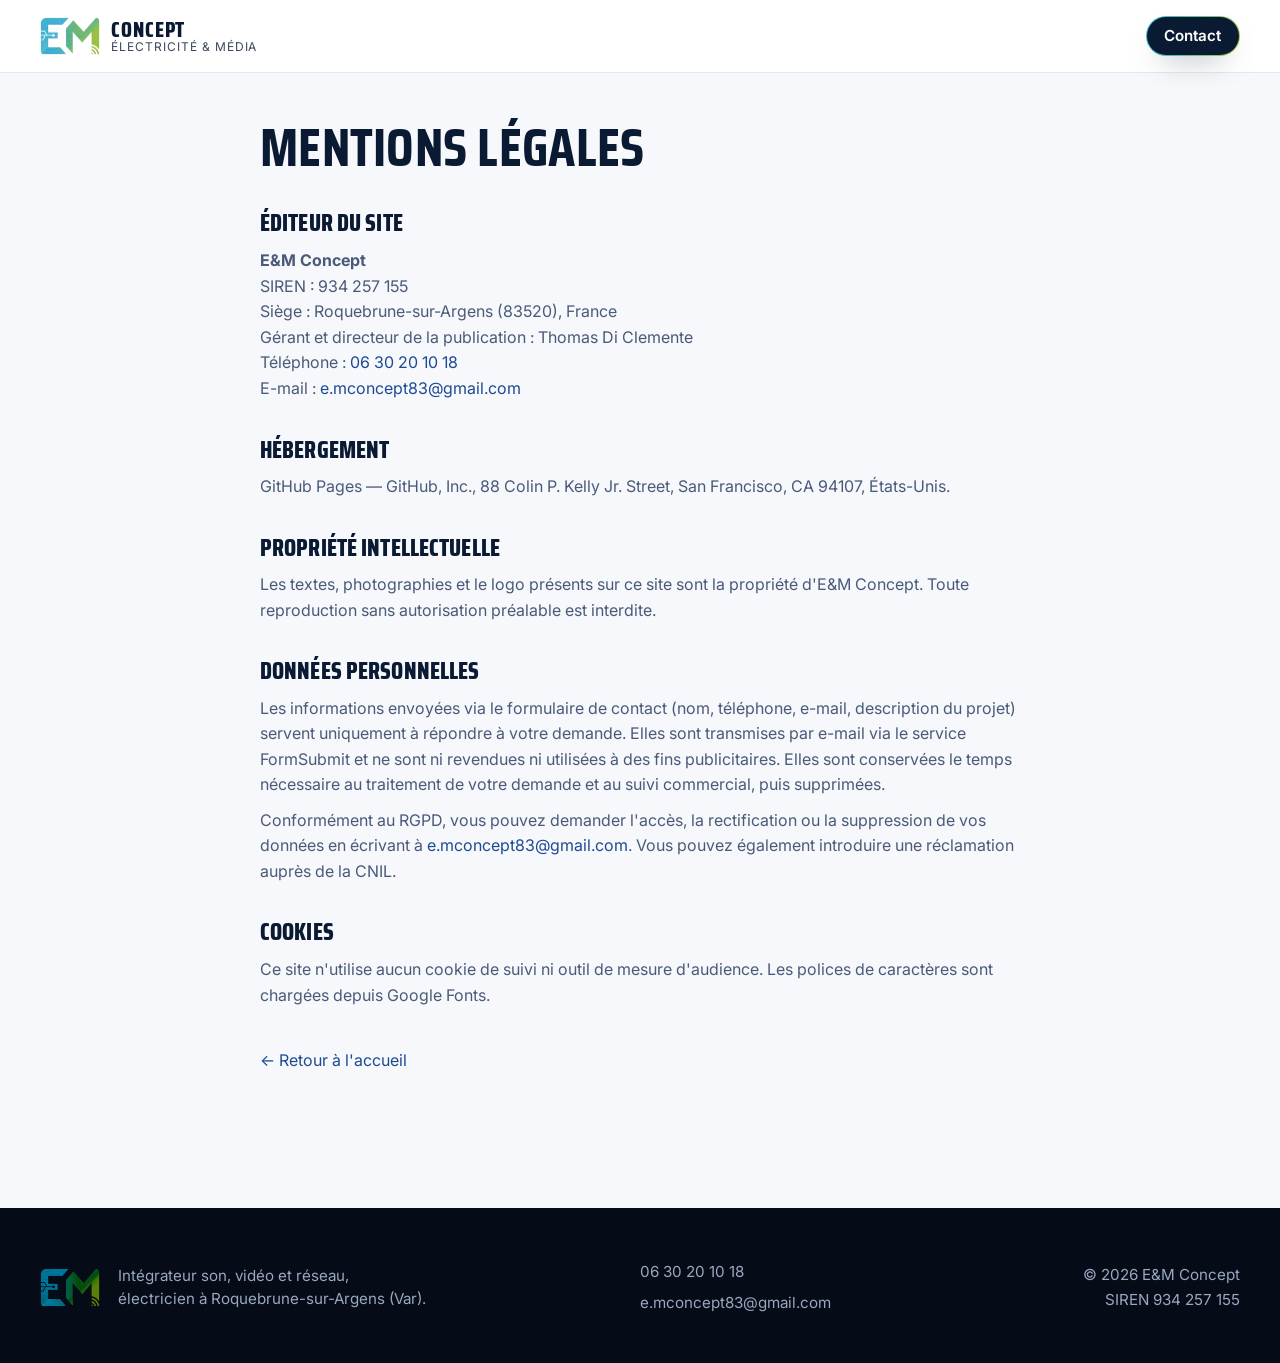
==== mentions-legales.html @ 0bba66e3 "Direction artistique : identité plus affirmée - Services en index éditorial avec aperçu flottant de " ====
<!doctype html>
<html lang="fr">
<head>
  <meta charset="utf-8">
  <meta name="viewport" content="width=device-width, initial-scale=1">
  <title>Mentions légales — EM Concept</title>
  <meta name="description" content="Mentions légales et politique de confidentialité du site EM Concept.">
  <meta name="robots" content="noindex, follow">
  <link rel="canonical" href="https://bourgoisju.github.io/E-Mconcept/mentions-legales.html">
  <meta name="theme-color" content="#0b1a33">
  <script>document.documentElement.classList.add('js')</script>
  <link rel="icon" href="assets/img/favicon.svg" type="image/svg+xml">
  <link rel="preconnect" href="https://fonts.googleapis.com">
  <link rel="preconnect" href="https://fonts.gstatic.com" crossorigin>
  <link rel="stylesheet" href="https://fonts.googleapis.com/css2?family=Inter:wght@400;500;600&family=Saira+Condensed:wght@600;700;800&display=swap">
  <link rel="stylesheet" href="assets/css/styles.css">
  <script defer src="assets/js/main.js"></script>
</head>
<body>
  <a class="skip-link" href="#main">Aller au contenu</a>
  <header class="site-header is-solid" data-header>
    <div class="container header-inner">
      <a class="brand" href="./" aria-label="EM Concept, retour à l'accueil">
        <img src="assets/img/logo-mark-alpha.png" srcset="assets/img/logo-mark-alpha.png 1x, assets/img/logo-mark-alpha-2x.png 2x" width="60" height="39" alt="">
        <span class="brand-text"><strong>Concept</strong><small>Électricité &amp; Média</small></span>
      </a>
      <a class="btn btn-primary btn-sm" href="./#contact">Contact</a>
    </div>
  </header>

  <main id="main" class="legal">
    <div class="container">
      <h1>Mentions légales</h1>

      <h2>Éditeur du site</h2>
      <p><strong>E&amp;M Concept</strong><br>
        SIREN : 934 257 155<br>
        Siège : Roquebrune-sur-Argens (83520), France<br>
        Gérant et directeur de la publication : Thomas Di Clemente<br>
        Téléphone : <a href="tel:+33630201018">06 30 20 10 18</a><br>
        E-mail : <a href="mailto:e.mconcept83@gmail.com">e.mconcept83@gmail.com</a></p>
      <!-- À compléter : forme juridique, capital social, adresse complète du siège, n° de TVA intracommunautaire, assurance professionnelle. -->

      <h2>Hébergement</h2>
      <p>GitHub Pages — GitHub, Inc., 88 Colin P. Kelly Jr. Street, San Francisco, CA 94107, États-Unis.</p>

      <h2>Propriété intellectuelle</h2>
      <p>Les textes, photographies et le logo présents sur ce site sont la propriété d'E&amp;M Concept. Toute reproduction sans autorisation préalable est interdite.</p>

      <h2>Données personnelles</h2>
      <p>Les informations envoyées via le formulaire de contact (nom, téléphone, e-mail, description du projet) servent uniquement à répondre à votre demande. Elles sont transmises par e-mail via le service FormSubmit et ne sont ni revendues ni utilisées à des fins publicitaires. Elles sont conservées le temps nécessaire au traitement de votre demande et au suivi commercial, puis supprimées.</p>
      <p>Conformément au RGPD, vous pouvez demander l'accès, la rectification ou la suppression de vos données en écrivant à <a href="mailto:e.mconcept83@gmail.com">e.mconcept83@gmail.com</a>. Vous pouvez également introduire une réclamation auprès de la CNIL.</p>

      <h2>Cookies</h2>
      <p>Ce site n'utilise aucun cookie de suivi ni outil de mesure d'audience. Les polices de caractères sont chargées depuis Google Fonts.</p>

      <p style="margin-top:2.5rem"><a href="./">← Retour à l'accueil</a></p>
    </div>
  </main>

  <footer class="site-footer">
    <div class="container footer-inner">
      <a class="footer-brand" href="./" aria-label="EM Concept, retour à l'accueil">
        <img src="assets/img/logo-mark-alpha.png" srcset="assets/img/logo-mark-alpha.png 1x, assets/img/logo-mark-alpha-2x.png 2x" width="60" height="39" alt="" loading="lazy">
        <span>Intégrateur son, vidéo et réseau,<br>électricien à Roquebrune-sur-Argens (Var).</span>
      </a>
      <ul class="footer-links">
        <li><a href="tel:+33630201018">06 30 20 10 18</a></li>
        <li><a href="mailto:e.mconcept83@gmail.com">e.mconcept83@gmail.com</a></li>
      </ul>
      <p class="footer-copy">© <span data-year>2026</span> E&amp;M Concept<br>SIREN 934 257 155</p>
    </div>
  </footer>
</body>
</html>
---- assets/css/styles.css ----
/* =========================================================
   EM Concept — styles
   Tokens → base → layout → components → sections → motion
   ========================================================= */

:root {
  /* Brand (from logo) */
  --cyan: #3fb6e0;
  --green: #a3c846;
  --navy: #1e4a92;
  --grad: linear-gradient(100deg, var(--cyan) 0%, #6cc08f 55%, var(--green) 100%);

  /* Neutrals */
  --ink-900: #0b1a33;
  --ink-800: #11244a;
  --ink-700: #1b2f57;
  --ink-500: #4a5a78;
  --ink-300: #9aa7bf;
  --paper: #f6f8fb;
  --white: #fff;
  --line: #e2e8f1;

  /* Type */
  --font-display: "Saira Condensed", "Arial Narrow", system-ui, sans-serif;
  --font-body: "Inter", system-ui, -apple-system, "Segoe UI", Roboto, sans-serif;
  --fs-hero: clamp(2.6rem, 1.4rem + 5.4vw, 5.6rem);
  --fs-h2: clamp(2rem, 1.3rem + 2.8vw, 3.4rem);
  --fs-h3: 1.35rem;
  --fs-lead: clamp(1.05rem, 0.98rem + 0.35vw, 1.25rem);

  /* Space & shape */
  --gutter: clamp(1rem, 0.6rem + 2vw, 2rem);
  --section-y: clamp(4.5rem, 3rem + 6vw, 8rem);
  --radius: 14px;
  --radius-lg: 22px;
  --shadow: 0 1px 2px rgb(11 26 51 / 6%), 0 8px 24px -8px rgb(11 26 51 / 18%);
  --shadow-lg: 0 24px 60px -20px rgb(11 26 51 / 40%);
  --header-h: 72px;

  /* Motion tokens — see docs/motion-system.md
     Durations: micro (hover/press) → UI (menus, pills) → component (cards, images) → narrative (headings, sections) → cinematic (hero). */
  --dur-micro: 160ms;
  --dur-ui: 320ms;
  --dur-component: 600ms;
  --dur-narrative: 950ms;
  --dur-cinematic: 1400ms;
  --stagger: 70ms;
  --ease-out: cubic-bezier(.16, 1, .3, 1);      /* entrances: fast start, long settle */
  --ease-in-out: cubic-bezier(.65, 0, .35, 1);  /* on-screen moves: light, FLIP, pills */
  --ease-in: cubic-bezier(.7, 0, .84, 0);       /* exits */
  --ease-back: cubic-bezier(.34, 1.45, .64, 1); /* confirmations: tiny overshoot */
}

/* ---------- Base ---------- */
*, *::before, *::after { box-sizing: border-box; }
html { scroll-behavior: smooth; scroll-padding-top: calc(var(--header-h) + 8px); -webkit-text-size-adjust: 100%; }
body {
  margin: 0;
  font-family: var(--font-body);
  font-size: 1rem;
  line-height: 1.6;
  color: var(--ink-800);
  background: var(--paper);
  -webkit-font-smoothing: antialiased;
  text-rendering: optimizeLegibility;
}
img, svg { display: block; max-width: 100%; }
img { height: auto; }
a { color: inherit; }
h1, h2, h3 { font-family: var(--font-display); line-height: 1.02; margin: 0; letter-spacing: .005em; color: var(--ink-900); }
h2 { font-size: var(--fs-h2); font-weight: 800; text-transform: uppercase; text-wrap: balance; }
h3 { font-size: var(--fs-h3); font-weight: 700; letter-spacing: .01em; }
p { margin: 0; }
ul, ol { margin: 0; padding: 0; list-style: none; }
button, input, select, textarea { font: inherit; color: inherit; }
button { cursor: pointer; }

:focus-visible { outline: 3px solid var(--cyan); outline-offset: 3px; border-radius: 6px; }

.visually-hidden {
  position: absolute !important; width: 1px; height: 1px; overflow: hidden;
  clip: rect(0 0 0 0); clip-path: inset(50%); white-space: nowrap;
}
.skip-link {
  position: fixed; left: 1rem; top: -100px; z-index: 100;
  background: var(--ink-900); color: var(--white); padding: .75rem 1rem; border-radius: 8px;
  text-decoration: none; font-weight: 600;
}
.skip-link:focus { top: 1rem; }

.icon { width: 1.25em; height: 1.25em; flex: none; }
.container { width: min(1200px, 100% - 2 * var(--gutter)); margin-inline: auto; }

.eyebrow {
  display: inline-flex; align-items: center; gap: .6rem;
  font-family: var(--font-display); font-weight: 700; font-size: .95rem;
  letter-spacing: .16em; text-transform: uppercase; color: var(--navy);
  margin-bottom: 1rem;
}
.eyebrow::before { content: ""; width: 28px; height: 3px; border-radius: 3px; background: var(--grad); }
/* Editorial numbering: 01 ── SERVICES */
.eyebrow-num { order: -1; font-variant-numeric: tabular-nums; letter-spacing: .08em; color: var(--ink-300); }
.section-dark .eyebrow-num { color: rgb(255 255 255 / 40%); }

/* Typographic signature: condensed capitals + one serif italic accent per title.
   Accent = solid navy on light (contrast), the "current" gradient on dark. */
h2 em {
  font-family: "Fraunces", Georgia, serif; font-style: italic; font-weight: 500;
  text-transform: none; letter-spacing: -.015em; color: var(--navy); padding-right: .04em;
}
.section-dark h2 em { background: var(--grad); -webkit-background-clip: text; background-clip: text; color: transparent; }

.grad {
  background: var(--grad); -webkit-background-clip: text; background-clip: text; color: transparent;
}

/* ---------- Buttons ---------- */
.btn {
  --pad-y: .95rem; --pad-x: 1.5rem;
  display: inline-flex; align-items: center; justify-content: center; gap: .55rem;
  padding: var(--pad-y) var(--pad-x); border-radius: 999px; border: 0;
  font-weight: 600; font-size: 1rem; line-height: 1; text-decoration: none; white-space: nowrap;
  transition: transform .25s var(--ease-out), box-shadow .25s var(--ease-out), background-color .2s;
}
.btn-sm { --pad-y: .7rem; --pad-x: 1.1rem; font-size: .95rem; }
.btn-block { width: 100%; }
/* Primary: a solid pill with a hairline "cable" edge in the brand gradient.
   The gradient is reserved for the current (lines, edges, accents), never used as a flat fill. */
.btn-primary {
  --fill: var(--ink-900);
  color: var(--white);
  border: 1.5px solid transparent;
  background: linear-gradient(var(--fill), var(--fill)) padding-box, var(--grad) border-box;
  box-shadow: 0 14px 30px -16px rgb(11 26 51 / 70%);
}
.btn-primary:hover { transform: translateY(-2px); box-shadow: 0 18px 36px -16px rgb(11 26 51 / 75%), 0 0 0 4px rgb(63 182 224 / 12%); }
.hero .btn-primary, .section-dark .btn-primary, .site-footer .btn-primary { --fill: var(--white); color: var(--ink-900); box-shadow: 0 14px 34px -14px rgb(0 0 0 / 60%); }
.btn-ghost {
  color: var(--white); background: rgb(255 255 255 / 8%);
  box-shadow: inset 0 0 0 1.5px rgb(255 255 255 / 45%);
  backdrop-filter: blur(6px);
}
.btn-ghost:hover { background: rgb(255 255 255 / 16%); transform: translateY(-2px); }

/* ---------- Header ---------- */
.site-header {
  position: fixed; inset: 0 0 auto; z-index: 50; height: var(--header-h);
  color: var(--white);
  transition: background-color .35s, box-shadow .35s, color .35s, backdrop-filter .35s;
}
.site-header.is-scrolled, .site-header.is-open {
  background: rgb(255 255 255 / 92%); color: var(--ink-900);
  backdrop-filter: saturate(1.4) blur(12px);
  box-shadow: 0 1px 0 var(--line);
}
.header-inner { height: 100%; display: flex; align-items: center; justify-content: space-between; gap: 1rem; }
.brand { display: flex; align-items: center; gap: .7rem; text-decoration: none; }
.brand img { width: 60px; height: auto; }
.brand-text { display: flex; flex-direction: column; line-height: 1.05; }
.brand-text strong { font-family: var(--font-display); font-size: 1.35rem; font-weight: 800; letter-spacing: .04em; text-transform: uppercase; }
.brand-text small { font-size: .75rem; letter-spacing: .08em; text-transform: uppercase; opacity: .8; }

.site-nav { display: flex; align-items: center; gap: 2rem; }
.site-nav ul { display: flex; gap: 1.75rem; }
.site-nav ul a {
  position: relative; text-decoration: none; font-weight: 500; padding-block: .4rem;
}
.site-nav ul a::after {
  content: ""; position: absolute; left: 0; right: 0; bottom: 0; height: 2px; border-radius: 2px;
  background: var(--grad); transform: scaleX(0); transform-origin: left; transition: transform .35s var(--ease-out);
}
.site-nav ul a:hover::after, .site-nav ul a[aria-current="true"]::after { transform: scaleX(1); }

.nav-toggle {
  display: none; width: 44px; height: 44px; border: 0; background: transparent; position: relative; color: inherit;
}
.nav-toggle-bar, .nav-toggle-bar::before, .nav-toggle-bar::after {
  position: absolute; left: 11px; width: 22px; height: 2px; border-radius: 2px; background: currentColor;
  transition: transform .3s var(--ease-out), opacity .2s;
}
.nav-toggle-bar { top: 21px; }
.nav-toggle-bar::before { content: ""; left: 0; top: -7px; }
.nav-toggle-bar::after { content: ""; left: 0; top: 7px; }
.nav-toggle[aria-expanded="true"] .nav-toggle-bar { background: transparent; }
.nav-toggle[aria-expanded="true"] .nav-toggle-bar::before { transform: translateY(7px) rotate(45deg); }
.nav-toggle[aria-expanded="true"] .nav-toggle-bar::after { transform: translateY(-7px) rotate(-45deg); }

@media (max-width: 860px) {
  .nav-toggle { display: block; }
  .site-nav {
    position: fixed; inset: var(--header-h) 0 auto; flex-direction: column; align-items: stretch; gap: 1.25rem;
    padding: 1.5rem var(--gutter) 2rem; background: var(--white); color: var(--ink-900);
    box-shadow: 0 20px 40px -20px rgb(11 26 51 / 35%);
    transform: translateY(-8px); opacity: 0; visibility: hidden;
    transition: opacity .25s, transform .3s var(--ease-out), visibility 0s .3s;
  }
  .site-nav.is-open { opacity: 1; transform: none; visibility: visible; transition: opacity .25s, transform .3s var(--ease-out); }
  .site-nav ul { flex-direction: column; gap: .25rem; }
  .site-nav ul a { display: block; padding: .8rem 0; font-size: 1.15rem; border-bottom: 1px solid var(--line); }
  .site-nav ul a::after { display: none; }
  .brand-text small { display: none; }
}

/* ---------- Hero ----------
   Concept: « Tout se voit. Rien ne dépasse. »
   --r  radius of the light (animated, registered below)
   --lx/--ly  light origin, --sp  scroll progress 0→1, --tx/--ty  pointer parallax */
@property --r { syntax: "<length>"; inherits: true; initial-value: 0px; }

.hero {
  --r: 0px; --lx: 50%; --ly: 18%; --sp: 0; --tx: 0px; --ty: 0px;
  position: relative; isolation: isolate;
  min-height: max(680px, 100svh);
  display: grid; align-items: end;
  padding: calc(var(--header-h) + 2rem) 0 clamp(5.5rem, 12vh, 8rem);
  color: var(--white); background: #050b17;
  overflow: clip;
  transition: --r 2.2s cubic-bezier(.65, 0, .35, 1);
}
.hero.is-lit { --r: 170vmax; }
.hero.is-torch { --r: 230px; transition: --r .6s var(--ease-out); }

/* Stage: shrinks into a framed "screen" as you scroll */
.hero-stage {
  position: absolute; inset: 0; z-index: -1; overflow: hidden;
  clip-path: inset(calc(var(--sp) * 5%) calc(var(--sp) * 4%) round calc(var(--sp) * 32px));
}
.hero-media {
  position: absolute; inset: -3%;
  transform: translate3d(var(--tx), var(--ty), 0) scale(calc(1.02 + var(--sp) * .08));
  transition: transform .9s var(--ease-out);
}
.hero-img { position: absolute; inset: 0; width: 100%; height: 100%; object-fit: cover; object-position: 50% 42%; }
.hero-img--dark { filter: brightness(.22) saturate(.4) contrast(1.1); }
.hero-img--lit {
  filter: brightness(.95) saturate(1.05);
  -webkit-mask-image: radial-gradient(circle var(--r) at var(--lx) var(--ly), #000 55%, transparent 100%);
          mask-image: radial-gradient(circle var(--r) at var(--lx) var(--ly), #000 55%, transparent 100%);
}

.hero-shade {
  position: absolute; inset: 0; pointer-events: none;
  background:
    radial-gradient(120% 90% at 70% 30%, transparent 40%, rgb(5 11 23 / 55%) 100%),
    linear-gradient(0deg, rgb(5 11 23 / 96%) 0%, rgb(5 11 23 / 70%) 32%, rgb(5 11 23 / 0%) 70%),
    linear-gradient(90deg, rgb(5 11 23 / 70%) 0%, rgb(5 11 23 / 0%) 60%);
}
.hero-grain {
  position: absolute; inset: -50%; pointer-events: none; opacity: .09; mix-blend-mode: overlay;
  background-image: url("data:image/svg+xml,%3Csvg xmlns='http://www.w3.org/2000/svg' width='160' height='160'%3E%3Cfilter id='n'%3E%3CfeTurbulence type='fractalNoise' baseFrequency='.9' numOctaves='2' stitchTiles='stitch'/%3E%3C/filter%3E%3Crect width='100%25' height='100%25' filter='url(%23n)'/%3E%3C/svg%3E");
  animation: grain 1.2s steps(6) infinite;
}
@keyframes grain {
  0% { transform: translate(0, 0); } 20% { transform: translate(-4%, 3%); } 40% { transform: translate(3%, -5%); }
  60% { transform: translate(-6%, -2%); } 80% { transform: translate(5%, 4%); } 100% { transform: translate(0, 0); }
}

/* The current: a gradient trace that runs across the room before the light comes on */
.hero-current { position: absolute; inset: 0; width: 100%; height: 100%; pointer-events: none; transition: opacity 1.6s .4s; }
.hero-current path { fill: none; stroke: url(#current); stroke-linecap: round; stroke-linejoin: round; stroke-dasharray: 1700; stroke-dashoffset: 1700; }
.current-core { stroke-width: 2; }
.current-glow { stroke-width: 8; filter: url(#glow); opacity: .8; }
.current-node { fill: #a3c846; opacity: 0; transform-box: fill-box; transform-origin: center; }
.hero.is-powered .hero-current path { animation: current 1.3s cubic-bezier(.7, 0, .3, 1) forwards; }
.hero.is-powered .current-node { animation: node .5s var(--ease-out) forwards; }
.hero.is-powered .current-node:nth-of-type(1) { animation-delay: .35s; }
.hero.is-powered .current-node:nth-of-type(2) { animation-delay: .6s; }
.hero.is-powered .current-node:nth-of-type(3) { animation-delay: .85s; }
.hero.is-lit .hero-current { opacity: .45; }
.hero.is-torch .hero-current { opacity: .2; }
@keyframes current { to { stroke-dashoffset: 0; } }
@keyframes node { 0% { opacity: 0; transform: scale(.2); } 60% { opacity: 1; transform: scale(1.8); } 100% { opacity: 1; transform: scale(1); } }

/* Content */
.hero-content {
  transform: translate3d(0, calc(var(--sp) * -70px), 0);
  opacity: calc(1 - var(--sp) * 1.4);
}
.hero-kicker {
  display: inline-flex; align-items: center; gap: .65rem; margin-bottom: 1.4rem;
  padding: .45rem .95rem .45rem .75rem; border-radius: 999px;
  font-size: .85rem; font-weight: 500; letter-spacing: .04em; color: rgb(255 255 255 / 85%);
  background: rgb(255 255 255 / 6%); box-shadow: inset 0 0 0 1px rgb(255 255 255 / 14%); backdrop-filter: blur(8px);
}
.live-dot { width: 8px; height: 8px; border-radius: 50%; background: var(--green); animation: live 2.2s infinite; }
@keyframes live { 0% { box-shadow: 0 0 0 0 rgb(163 200 70 / 65%); } 70%, 100% { box-shadow: 0 0 0 10px rgb(163 200 70 / 0%); } }

.hero-title {
  display: grid; gap: .05em; margin-bottom: 1.6rem;
  font-size: max(3rem, min(clamp(3rem, 1.2rem + 7.6vw, 8.6rem), 13svh));
  line-height: .92; color: var(--white);
}
.hero-title .line { display: block; overflow: clip; padding-bottom: .08em; }
.hero-title .line > * { display: inline-block; }
.hero-title .line:first-child > * { font-weight: 800; text-transform: uppercase; letter-spacing: -.005em; }
.hero-title em {
  font-family: "Fraunces", Georgia, serif; font-style: italic; font-weight: 500; letter-spacing: -.02em;
  font-size: .86em; line-height: 1.05; padding-right: .08em;
  background: var(--grad); -webkit-background-clip: text; background-clip: text; color: transparent;
}
.hero-lead { font-size: var(--fs-lead); max-width: 54ch; color: rgb(255 255 255 / 78%); margin-bottom: 2.2rem; }
.hero-actions { display: flex; flex-wrap: wrap; align-items: center; gap: 1rem 1.75rem; }
.btn-lg { --pad-y: 1.15rem; --pad-x: 1.8rem; font-size: 1.05rem; }
.btn-lg .icon { transition: transform .35s var(--ease-out); }
.btn-lg:hover .icon { transform: translateX(4px); }
.hero-call { display: inline-flex; align-items: center; gap: .8rem; text-decoration: none; font-weight: 600; font-size: 1.15rem; letter-spacing: .02em; }
.hero-call small { display: block; font-size: .78rem; font-weight: 500; color: rgb(255 255 255 / 60%); }
.hero-call-icon {
  width: 46px; height: 46px; border-radius: 50%; display: grid; place-items: center; flex: none;
  box-shadow: inset 0 0 0 1.5px rgb(255 255 255 / 30%); transition: background-color .25s, box-shadow .25s;
}
.hero-call:hover .hero-call-icon { background: rgb(255 255 255 / 10%); box-shadow: inset 0 0 0 1.5px var(--cyan); }

/* Project card (bottom right) */
.hero-card {
  position: absolute; right: var(--gutter); bottom: clamp(5.5rem, 12vh, 8rem); width: 290px;
  display: grid; gap: .8rem; padding: 1.1rem 1.15rem 1.15rem; border-radius: 18px;
  color: rgb(255 255 255 / 78%); font-size: .9rem;
  background: rgb(10 20 40 / 45%); box-shadow: inset 0 0 0 1px rgb(255 255 255 / 12%), 0 30px 60px -30px rgb(0 0 0 / 70%);
  backdrop-filter: blur(16px) saturate(1.3);
}
.hero-card-head { display: flex; align-items: center; gap: .6rem; color: var(--white); font-weight: 600; font-size: .78rem; letter-spacing: .08em; text-transform: uppercase; }
.hero-card-hint { font-size: .8rem; color: var(--cyan); }
.eq { display: inline-flex; align-items: flex-end; gap: 2px; height: 14px; }
.eq i { width: 3px; height: 100%; border-radius: 2px; background: var(--grad); transform-origin: bottom; animation: eq 1.1s ease-in-out infinite; }
.eq i:nth-child(2) { animation-delay: -.4s; } .eq i:nth-child(3) { animation-delay: -.2s; }
.eq i:nth-child(4) { animation-delay: -.7s; } .eq i:nth-child(5) { animation-delay: -.5s; }
@keyframes eq { 0%, 100% { transform: scaleY(.25); } 50% { transform: scaleY(1); } }

.switch {
  display: inline-flex; align-items: center; gap: .8rem; padding: .3rem .9rem .3rem .3rem; justify-self: start;
  border: 0; border-radius: 999px; background: rgb(255 255 255 / 8%); color: var(--white);
  font-size: .88rem; font-weight: 500; box-shadow: inset 0 0 0 1px rgb(255 255 255 / 16%);
  transition: background-color .2s;
}
.switch:hover { background: rgb(255 255 255 / 15%); }
.switch-plate {
  width: 36px; height: 36px; border-radius: 9px; background: #f3f1ec; display: grid; place-items: center;
  box-shadow: inset 0 -2px 0 rgb(0 0 0 / 10%), 0 2px 6px rgb(0 0 0 / 30%);
}
.switch-rocker {
  width: 17px; height: 23px; border-radius: 4px; background: linear-gradient(#fff, #e7e4dd);
  box-shadow: 0 2px 0 #cfcac0; transform: perspective(60px) rotateX(-18deg);
  transition: transform .25s var(--ease-out), box-shadow .25s;
}
.switch[aria-pressed="false"] .switch-rocker { transform: perspective(60px) rotateX(18deg); box-shadow: 0 -2px 0 #cfcac0; }

/* Scroll cue */
.hero-scroll {
  position: absolute; left: 50%; bottom: 1.4rem; margin-left: -40px; width: 80px;
  display: grid; justify-items: center; gap: .55rem; text-decoration: none;
  font-size: .72rem; letter-spacing: .22em; text-transform: uppercase; color: rgb(255 255 255 / 60%);
}
.hero-scroll-line { width: 1px; height: 38px; background: rgb(255 255 255 / 18%); position: relative; overflow: hidden; }
.hero-scroll-line::after { content: ""; position: absolute; inset: 0; background: var(--grad); animation: scroll-cue 2s cubic-bezier(.7, 0, .3, 1) infinite; }
@keyframes scroll-cue { 0% { transform: translateY(-100%); } 60%, 100% { transform: translateY(100%); } }

/* Entrance choreography (≈1.8 s): current → light → words */
.js .hero-in { opacity: 0; transform: translateY(28px); }
.js .hero-title .hero-in { opacity: 1; transform: translateY(110%); }
.js .hero.is-ready .hero-in {
  opacity: 1; transform: none;
  transition: opacity .9s var(--ease-out), transform 1.1s var(--ease-out);
  transition-delay: calc(.55s + var(--i) * .09s);
}

@media (max-width: 1100px) { .hero-card { display: none; } }
@media (max-width: 600px) {
  .hero { padding-bottom: 4.5rem; }
  .hero-kicker { font-size: .76rem; }
  .hero-actions { flex-direction: column; align-items: stretch; }
  .hero-actions .btn { width: 100%; }
  .hero-scroll { display: none; }
}
@media (hover: none) { .hero-media { transition: none; } }
.hero.is-offscreen .hero-grain, .hero.is-offscreen .eq i, .hero.is-offscreen .live-dot, .hero.is-offscreen .hero-scroll-line::after { animation-play-state: paused; }

/* ---------- Proof band: four signature figures, continuing the hero's darkness ---------- */
.proof { background: #050b17; color: var(--white); }
.proof-list { display: grid; grid-template-columns: repeat(4, 1fr); }
.proof-list li {
  display: grid; align-content: start; gap: .6rem; padding: clamp(2rem, 4vw, 3.25rem) clamp(1rem, 2vw, 2rem);
  border-left: 1px solid rgb(255 255 255 / 9%);
}
.proof-list li:first-child { border-left: 0; padding-left: 0; }
.proof-fig {
  display: flex; align-items: baseline; gap: .35rem;
  font-family: var(--font-display); font-weight: 800; font-size: clamp(3rem, 1.6rem + 3.6vw, 5.5rem); line-height: .85;
}
.proof-fig small { font-size: .3em; font-weight: 700; letter-spacing: .12em; text-transform: uppercase; color: var(--cyan); }
.proof-list span { max-width: 22ch; font-size: .95rem; color: rgb(255 255 255 / 62%); }
@media (max-width: 900px) {
  .proof-list { grid-template-columns: repeat(2, 1fr); }
  .proof-list li:nth-child(3) { border-left: 0; padding-left: 0; }
  .proof-list li:nth-child(n + 3) { border-top: 1px solid rgb(255 255 255 / 9%); }
}

/* ---------- Sections ---------- */
.section { padding-block: var(--section-y); }
.section-head { max-width: 760px; margin-bottom: clamp(2.5rem, 5vw, 4rem); }
.section-head h2 { margin-bottom: 1.1rem; }
.section-head > p:last-child { font-size: var(--fs-lead); color: var(--ink-500); }
.section-dark { background: var(--ink-900); color: rgb(255 255 255 / 82%); }
.section-dark h2, .section-dark h3 { color: var(--white); }
.section-dark .eyebrow { color: var(--cyan); }
.section-dark .section-head > p:last-child { color: var(--ink-300); }

/* ---------- Services: editorial index ----------
   Large condensed titles on hairlines. On hover (fine pointer) the matching real job floats under the cursor;
   on touch the photo sits inline in the row. The current draws along the row's bottom line. */
.svc-list { border-top: 1px solid var(--line); }
.svc {
  position: relative; display: grid; grid-template-columns: 4.5rem minmax(0, 1.25fr) minmax(0, 1fr);
  column-gap: clamp(1rem, 3vw, 3rem); align-items: center;
  padding-block: clamp(1.6rem, 3vw, 2.4rem); border-bottom: 1px solid var(--line);
}
.svc::after {
  content: ""; position: absolute; left: 0; right: 0; bottom: -1px; height: 2px; background: var(--grad);
  scale: 0 1; transform-origin: left; transition: scale var(--dur-component) var(--ease-in-out);
}
.svc:hover::after { scale: 1 1; }
.svc-num {
  align-self: start; padding-top: .6rem;
  font-family: var(--font-display); font-weight: 700; font-size: 1rem; letter-spacing: .1em; color: var(--ink-300);
  transition: color var(--dur-ui);
}
.svc:hover .svc-num { color: var(--navy); }
.svc h3 {
  font-size: clamp(1.9rem, 1.1rem + 2.6vw, 3.4rem); font-weight: 800; text-transform: uppercase;
  transition: translate var(--dur-component) var(--ease-out);
}
.svc:hover h3 { translate: .35em 0; }
.svc-main p { margin-top: .6rem; max-width: 46ch; color: var(--ink-500); }
.svc-tags { display: flex; flex-wrap: wrap; justify-content: flex-end; gap: .45rem; }
.svc-tags li {
  padding: .38rem .8rem; border-radius: 999px; font-size: .84rem; color: var(--ink-500);
  box-shadow: inset 0 0 0 1px var(--line); transition: color var(--dur-ui), box-shadow var(--dur-ui);
}
.svc:hover .svc-tags li { color: var(--ink-800); box-shadow: inset 0 0 0 1px var(--ink-300); }
.svc--base h3 { color: var(--navy); }
.svc-img { display: none; }

/* Floating preview (desktop, fine pointer). JS moves it with --x/--y and tilts it with --rot. */
.svc-preview {
  position: fixed; left: 0; top: 0; z-index: 30; width: clamp(220px, 20vw, 300px); aspect-ratio: 4 / 5;
  border-radius: 18px; overflow: hidden; pointer-events: none; background: var(--ink-800);
  box-shadow: 0 40px 80px -30px rgb(11 26 51 / 55%);
  translate: calc(var(--x, 0px) - 50%) calc(var(--y, 0px) - 50%); rotate: var(--rot, 0deg);
  opacity: 0; scale: .7;
  transition: opacity var(--dur-ui) var(--ease-out), scale var(--dur-component) var(--ease-out);
}
.svc-preview.is-on { opacity: 1; scale: 1; }
.svc-preview img {
  position: absolute; inset: 0; width: 100%; height: 100%; object-fit: cover;
  opacity: 0; scale: 1.12; transition: opacity var(--dur-ui) var(--ease-out), scale var(--dur-narrative) var(--ease-out);
}
.svc-preview img.is-current { opacity: 1; scale: 1; }

@media (max-width: 900px), (hover: none) {
  .svc { grid-template-columns: 2.75rem minmax(0, 1fr); row-gap: 1rem; }
  .svc-tags { grid-column: 2; justify-content: flex-start; }
  .svc-img {
    display: block; grid-column: 2; width: 100%; aspect-ratio: 16 / 9; height: auto; object-fit: cover;
    border-radius: var(--radius);
  }
  .svc-preview { display: none; }
}

/* ---------- Gallery ---------- */
/* Filters: a single white pill slides under the active button (JS sets --fx/--fy/--fw/--fh). */
.filters { position: relative; display: flex; flex-wrap: wrap; gap: .6rem; margin-bottom: 2rem; }
.filter {
  position: relative; z-index: 1;
  padding: .6rem 1.1rem; border-radius: 999px; border: 0; font-weight: 500; font-size: .95rem;
  color: rgb(255 255 255 / 80%); background: rgb(255 255 255 / 6%); box-shadow: inset 0 0 0 1px rgb(255 255 255 / 14%);
  transition: background-color var(--dur-micro), color var(--dur-ui) var(--ease-out);
}
.filter:hover { background: rgb(255 255 255 / 12%); color: var(--white); }
.filter.is-active { background: var(--white); color: var(--ink-900); box-shadow: none; }
.filter-indicator { display: none; }
.has-indicator .filter-indicator {
  display: block; position: absolute; left: 0; top: 0; z-index: 0; border-radius: 999px; background: var(--white);
  width: var(--fw, 0); height: var(--fh, 0); transform: translate(var(--fx, 0), var(--fy, 0));
  transition: transform var(--dur-ui) var(--ease-in-out), width var(--dur-ui) var(--ease-in-out);
}
.has-indicator .filter.is-active { background: transparent; }

.gallery {
  display: grid; gap: 1rem;
  grid-template-columns: repeat(4, 1fr);
  grid-auto-rows: 210px;
  grid-auto-flow: dense;
}
.gallery-item { position: relative; border-radius: var(--radius); overflow: hidden; background: var(--ink-800); }
.gallery-item.tall { grid-row: span 2; }
.gallery-item.wide { grid-column: span 2; }
.gallery-item[hidden] { display: none; }
.gallery-item.is-entering { animation: gallery-in var(--dur-component) var(--ease-out) both; }
@keyframes gallery-in { from { opacity: 0; scale: .94; } }
@media (max-width: 900px) { .gallery { grid-template-columns: repeat(2, 1fr); grid-auto-rows: 180px; } }
@media (max-width: 480px) {
  .gallery { grid-template-columns: 1fr; grid-auto-rows: 240px; }
  .gallery-item.wide { grid-column: auto; }
  .gallery-item.tall { grid-row: span 2; }
}

.gallery-btn { display: block; width: 100%; height: 100%; padding: 0; border: 0; background: none; position: relative; text-align: left; }
/* Image layers: `translate` = scroll parallax (JS, --py), `scale` = hover/reveal. Separate properties so they never fight. */
.gallery-btn { overflow: hidden; }
.gallery-btn img {
  position: absolute; left: 0; top: -6%; width: 100%; height: 112%; object-fit: cover;
  translate: 0 var(--py, 0px);
  transition: scale var(--dur-narrative) var(--ease-out);
}
.gallery-btn:hover img, .gallery-btn:focus-visible img { scale: 1.06; }
.gallery-btn:focus-visible { outline-offset: -3px; }
.gallery-cap {
  position: absolute; inset: auto 0 0 0; padding: 2.5rem 1rem .9rem; display: flex; flex-direction: column; gap: .1rem;
  background: linear-gradient(0deg, rgb(11 26 51 / 88%), rgb(11 26 51 / 0%));
  color: rgb(255 255 255 / 80%); font-size: .85rem;
}
.gallery-cap strong { font-family: var(--font-display); font-size: 1.2rem; letter-spacing: .02em; color: var(--white); }
@media (hover: hover) {
  .gallery-cap { transform: translateY(35%); opacity: 0; transition: transform .45s var(--ease-out), opacity .35s; }
  .gallery-btn:hover .gallery-cap, .gallery-btn:focus-visible .gallery-cap { transform: none; opacity: 1; }
}

/* Lightbox */
.lightbox {
  width: 100vw; height: 100dvh; max-width: none; max-height: none; margin: 0; padding: 0; border: 0;
  background: rgb(6 14 28 / 94%); color: var(--white);
}
.lightbox[open] { display: grid; place-items: center; animation: fade .25s ease-out; }
.lightbox::backdrop { background: transparent; }
.lightbox figure { margin: 0; width: 100%; display: grid; gap: .75rem; justify-items: center; padding: 4rem 4.5rem 2rem; max-height: 100dvh; }
/* Sized from the photo's ratio (--ar, set by JS) so the thumbnail and full-res versions occupy the same box. */
.lightbox img {
  width: min(1280px, 100%, calc((100dvh - 9rem) * var(--ar, 1.333))); height: auto; aspect-ratio: var(--ar, 1.333);
  border-radius: 10px; object-fit: cover;
}
.lightbox figcaption { text-align: center; color: rgb(255 255 255 / 80%); }
.lightbox figcaption strong { display: block; font-family: var(--font-display); font-size: 1.35rem; color: var(--white); }
.lb-btn {
  position: absolute; width: 48px; height: 48px; border-radius: 50%; border: 0; display: grid; place-items: center;
  background: rgb(255 255 255 / 10%); color: var(--white); transition: background-color .2s;
}
.lb-btn:hover { background: rgb(255 255 255 / 22%); }
.lb-close { top: 1rem; right: 1rem; }
.lb-prev { left: 1rem; top: 50%; transform: translateY(-50%) scaleX(-1); }
.lb-next { right: 1rem; top: 50%; transform: translateY(-50%); }
@media (max-width: 600px) {
  .lightbox figure { padding: 4rem .75rem 5.5rem; }
  .lb-prev, .lb-next { top: auto; bottom: 1rem; }
  .lb-prev { left: calc(50% - 60px); transform: scaleX(-1); }
  .lb-next { right: calc(50% - 60px); transform: none; }
}

/* ---------- Method (pinned head + circuit steps) ----------
   Desktop: the heading pins while the steps scroll past; the current (--progress) runs down the line
   and each node lights up as it is reached (.is-active). Pinning is pure CSS sticky: no scroll-jacking. */
.method-grid { display: grid; grid-template-columns: minmax(0, 5fr) minmax(0, 6fr); gap: clamp(2rem, 6vw, 6rem); align-items: start; }
.method-head { position: sticky; top: calc(var(--header-h) + 3rem); margin-bottom: 0; }
.method-head > p:not(.eyebrow) { font-size: var(--fs-lead); color: var(--ink-500); margin-bottom: 2rem; }
@media (max-width: 900px) {
  .method-grid { grid-template-columns: 1fr; }
  .method-head { position: static; margin-bottom: 2.5rem; }
}

.steps { position: relative; display: grid; gap: clamp(2.5rem, 8vh, 5rem); padding-block: 1rem; }
/* Desktop: generous spacing so the pinned heading holds for the whole read (≈1 viewport). */
@media (min-width: 901px) { .steps { gap: clamp(4rem, 22vh, 12rem); padding-block: 2rem 12vh; } }
.steps::before, .steps::after {
  content: ""; position: absolute; left: 29px; top: 0; bottom: 0; width: 2px; border-radius: 2px;
}
.steps::before { background: var(--line); }
.steps::after {
  background: linear-gradient(180deg, var(--cyan), var(--green));
  transform: scaleY(var(--progress, 0)); transform-origin: top;
  box-shadow: 0 0 12px rgb(63 182 224 / 45%);
}
.step { position: relative; z-index: 1; display: grid; grid-template-columns: 60px 1fr; column-gap: 1.5rem; align-items: start; }
.step-num {
  position: relative; display: grid; place-items: center; width: 60px; height: 60px; border-radius: 50%;
  font-family: var(--font-display); font-weight: 800; font-size: 1.35rem; color: var(--ink-300);
  background: var(--white); box-shadow: var(--shadow), inset 0 0 0 2px var(--line);
  transition: color var(--dur-ui) var(--ease-out), box-shadow var(--dur-ui) var(--ease-out);
}
.step-num::after {
  content: ""; position: absolute; inset: -6px; border-radius: 50%; background: var(--grad); z-index: -1;
  opacity: 0; scale: .6; filter: blur(10px);
  transition: opacity var(--dur-component) var(--ease-out), scale var(--dur-component) var(--ease-back);
}
.step.is-active .step-num { color: var(--navy); box-shadow: var(--shadow), inset 0 0 0 2px var(--cyan); }
.step.is-active .step-num::after { opacity: .45; scale: 1; }
.step-body { padding-top: .7rem; transition: opacity var(--dur-component) var(--ease-out); }
.js .step:not(.is-active) .step-body { opacity: .45; }
.step h3 { margin-bottom: .5rem; font-size: 1.6rem; }
.step p { color: var(--ink-500); max-width: 42ch; }

/* ---------- Contact ---------- */
.section-contact {
  background:
    radial-gradient(900px 500px at 100% 0%, rgb(63 182 224 / 14%), transparent 60%),
    radial-gradient(700px 500px at 0% 100%, rgb(163 200 70 / 14%), transparent 60%),
    var(--white);
}
.contact-grid { display: grid; grid-template-columns: 1fr 1.25fr; gap: clamp(2rem, 5vw, 5rem); align-items: start; }
@media (max-width: 900px) { .contact-grid { grid-template-columns: 1fr; } }
.contact-intro h2 { margin-bottom: 1.1rem; }
.contact-intro > p { font-size: var(--fs-lead); color: var(--ink-500); margin-bottom: 2rem; }
.contact-list { display: grid; gap: 1rem; }
.contact-list li { display: flex; align-items: center; gap: .85rem; font-size: 1.1rem; font-weight: 500; }
.contact-list .icon { color: var(--navy); width: 22px; height: 22px; }
.contact-list a { text-decoration: none; overflow-wrap: anywhere; }

.contact-form {
  display: grid; gap: 1.1rem; padding: clamp(1.4rem, 3vw, 2.25rem);
  background: var(--white); border-radius: var(--radius-lg); box-shadow: var(--shadow-lg); border: 1px solid var(--line);
}
.field-row { display: grid; grid-template-columns: 1fr 1fr; gap: 1.1rem; }
@media (max-width: 560px) { .field-row { grid-template-columns: 1fr; } }
.field { display: grid; gap: .4rem; }
.field label { font-weight: 600; font-size: .92rem; }
.field input, .field select, .field textarea {
  width: 100%; padding: .85rem 1rem; border-radius: 10px; border: 1.5px solid var(--line); background: var(--paper);
  transition: border-color .2s, box-shadow .2s, background-color .2s;
}
.field textarea { resize: vertical; min-height: 130px; }
.field input:focus, .field select:focus, .field textarea:focus {
  outline: none; border-color: var(--cyan); background: var(--white); box-shadow: 0 0 0 4px rgb(63 182 224 / 18%);
}
.field.has-error input, .field.has-error textarea { border-color: #c2410c; }
.field-error { min-height: 0; font-size: .85rem; color: #b13a0b; }
.field-error:empty { display: none; }
.form-note { font-size: .85rem; color: var(--ink-500); }
.form-status { font-weight: 500; }
.form-status:empty { display: none; }
.form-status.is-ok { color: #2f7a1f; }
.form-status.is-err { color: #b13a0b; }
.hp { position: absolute; left: -9999px; }
[data-submit][aria-busy="true"] { opacity: .7; pointer-events: none; }

/* ---------- Footer ---------- */
/* Closing statement: the phone number is the last, biggest thing on the page.
   On hover the current fills it from left to right. */
.site-footer { background: #050b17; color: var(--ink-300); padding-block: clamp(5rem, 10vw, 8rem) 6rem; font-size: .95rem; }
.footer-call { position: relative; padding-bottom: clamp(3rem, 6vw, 5rem); }
.footer-kicker { font-size: var(--fs-lead); color: rgb(255 255 255 / 60%); margin-bottom: 1rem; }
.footer-phone {
  display: inline-flex; align-items: center; gap: .25em; max-width: 100%;
  font-family: var(--font-display); font-weight: 800; line-height: .9; letter-spacing: -.01em;
  font-size: clamp(2.6rem, .8rem + 8.2vw, 9rem); text-decoration: none; white-space: nowrap;
}
.footer-phone span {
  background: var(--grad) 0 0 / 0% 100% no-repeat, linear-gradient(var(--white), var(--white));
  -webkit-background-clip: text; background-clip: text; color: transparent;
  transition: background-size var(--dur-narrative) var(--ease-in-out);
}
.footer-phone:hover span, .footer-phone:focus-visible span { background-size: 100% 100%, auto; }
.footer-phone .icon { width: .5em; height: .5em; color: var(--cyan); rotate: -45deg; transition: translate var(--dur-component) var(--ease-out); }
.footer-phone:hover .icon { translate: .08em -.08em; }
.footer-current { position: absolute; left: 0; right: 0; bottom: 0; height: 1px; background: rgb(255 255 255 / 10%); overflow: hidden; }
.footer-current::after { content: ""; position: absolute; inset: 0; background: var(--grad); scale: .18 1; transform-origin: left; }

.footer-inner { display: grid; grid-template-columns: 2fr 1fr 1fr; gap: 2rem; align-items: center; padding-top: 2.25rem; }
.footer-brand { display: flex; align-items: center; gap: 1.1rem; text-decoration: none; line-height: 1.5; }
.footer-brand img { width: 60px; height: auto; }
.footer-links { display: grid; gap: .4rem; }
.footer-links a:hover { color: var(--white); }
.footer-copy { text-align: right; line-height: 1.6; }
@media (max-width: 760px) {
  .footer-inner { grid-template-columns: 1fr; }
  .footer-copy { text-align: left; }
}
@media (min-width: 861px) { .site-footer { padding-bottom: 3rem; } }
.legal + .site-footer { padding-top: 1rem; }

/* Floating call button (mobile) */
.call-fab {
  position: fixed; right: 1rem; bottom: 1rem; z-index: 40; width: 60px; height: 60px; border-radius: 50%;
  display: none; place-items: center; color: var(--ink-900); background: var(--grad);
  box-shadow: 0 10px 30px -6px rgb(11 26 51 / 50%);
}
.call-fab .icon { width: 26px; height: 26px; }
.call-fab::after {
  content: ""; position: absolute; inset: 0; border-radius: 50%; box-shadow: 0 0 0 0 rgb(63 182 224 / 60%);
  animation: ring 2.4s 4s 3; /* three gentle rings, then stillness */
}
@keyframes ring { 0% { box-shadow: 0 0 0 0 rgb(63 182 224 / 55%); } 70%, 100% { box-shadow: 0 0 0 18px rgb(63 182 224 / 0%); } }
@media (max-width: 860px) { .call-fab { display: grid; } }

/* =========================================================
   Motion system — spec in docs/motion-system.md
   Story: the current runs, then the light comes on.
   Only transform / opacity / clip-path are animated.
   ========================================================= */

/* 1. Reveals (JS adds .is-visible in batches, --delay = index × --stagger) */
.js .reveal { opacity: 0; translate: 0 24px; }
.js .reveal.is-visible {
  opacity: 1; translate: none;
  transition: opacity var(--dur-narrative) var(--ease-out), translate var(--dur-narrative) var(--ease-out);
  transition-delay: var(--delay, 0s);
}

/* 1a. Headings: masked wipe — text rises through an invisible slot.
   The clip lives on an inner span: IntersectionObserver treats a fully clipped target as invisible. */
.js .reveal--mask { opacity: 1; translate: none; }
.reveal--mask .mask-inner { display: block; }
.js .reveal--mask .mask-inner { translate: 0 .4em; clip-path: inset(0 0 100% 0); }
.js .reveal--mask.is-visible .mask-inner {
  translate: none; clip-path: inset(-.1em 0 -.25em 0);
  transition: translate var(--dur-narrative) var(--ease-out), clip-path var(--dur-narrative) var(--ease-out);
  transition-delay: var(--delay, 0s);
}

/* 1b. Eyebrow: the little current line draws before the label settles */
.js .eyebrow.reveal::before { scale: 0 1; transform-origin: left; }
.js .eyebrow.reveal.is-visible::before { scale: 1 1; transition: scale var(--dur-component) var(--ease-in-out) calc(var(--delay, 0s) + 120ms); }

/* 1c. Photos: curtain wipe from the bottom, image settles from 1.18 → 1 */
.js .reveal--curtain { opacity: 1; translate: none; background: transparent; }
.js .reveal--curtain .gallery-btn { clip-path: inset(100% 0 0 0 round var(--radius)); background: var(--ink-800); }
.js .reveal--curtain img { scale: 1.18; }
.js .reveal--curtain.is-visible .gallery-btn {
  clip-path: inset(0 0 0 0 round var(--radius));
  transition: clip-path var(--dur-cinematic) var(--ease-in-out) var(--delay, 0s);
}
.js .reveal--curtain.is-visible img { scale: 1; transition: scale var(--dur-cinematic) var(--ease-out) var(--delay, 0s); }
.js .reveal--curtain.is-visible .gallery-btn:hover img { scale: 1.06; transition-delay: 0s; transition-duration: var(--dur-narrative); }

/* 2. Section transition: dark sections open from a framed screen (mirror of the hero closing) */
.section-dark { clip-path: inset(0 calc((1 - var(--enter, 1)) * 4vw) round calc((1 - var(--enter, 1)) * 40px)); }

/* 3. Header: tucks away while reading down, returns on the slightest scroll up */
.site-header { transition: background-color .35s, box-shadow .35s, color .35s, translate var(--dur-ui) var(--ease-in-out); }
.site-header.is-hidden { translate: 0 -100%; }

/* 4. Buttons: light sheen on hover, physical press, magnetic primary CTAs (JS: --mx/--my) */
.btn { position: relative; overflow: hidden; isolation: isolate; translate: var(--magx, 0) var(--magy, 0); }
.btn-primary::after {
  content: ""; position: absolute; inset: 0; z-index: -1; pointer-events: none;
  background: linear-gradient(105deg, transparent 30%, rgb(255 255 255 / 55%) 50%, transparent 70%);
  translate: -110% 0;
}
.btn-primary:hover::after { translate: 110% 0; transition: translate 750ms var(--ease-out); }
.btn:active { scale: .97; transition: scale 90ms; }
.btn .icon { transition: translate var(--dur-ui) var(--ease-out); }
.btn:hover .icon { translate: 4px 0; }
[data-magnetic].is-releasing { transition: translate var(--dur-component) var(--ease-back), transform .25s var(--ease-out), box-shadow .25s var(--ease-out); }

/* 5. Text links: underline draws from the left */
.contact-list a, .footer-links a, .legal a {
  background: linear-gradient(currentColor, currentColor) 0 100% / 0 1.5px no-repeat;
  transition: background-size var(--dur-ui) var(--ease-out), color var(--dur-micro);
  text-decoration: none;
}
.contact-list a:hover, .footer-links a:hover, .legal a:hover { background-size: 100% 1.5px; text-decoration: none; }

/* 6. Form micro-interactions */
.field label { transition: color var(--dur-micro); }
.field:focus-within label { color: var(--navy); }
.btn-dots { display: none; gap: 5px; }
.btn-dots i { width: 6px; height: 6px; border-radius: 50%; background: currentColor; animation: dot 900ms var(--ease-in-out) infinite; }
.btn-dots i:nth-child(2) { animation-delay: 150ms; } .btn-dots i:nth-child(3) { animation-delay: 300ms; }
@keyframes dot { 0%, 100% { opacity: .3; translate: 0 2px; } 50% { opacity: 1; translate: 0 -2px; } }
[data-submit][aria-busy="true"] { opacity: 1; }
[data-submit][aria-busy="true"] .btn-label { display: none; }
[data-submit][aria-busy="true"] .btn-dots { display: inline-flex; }
.form-status.is-ok { display: flex; align-items: center; gap: .6rem; animation: status-in var(--dur-component) var(--ease-back) both; }
.form-status.is-ok::before {
  content: ""; flex: none; width: 26px; height: 26px; border-radius: 50%; background: var(--grad);
  -webkit-mask: url("data:image/svg+xml,%3Csvg xmlns='http://www.w3.org/2000/svg' viewBox='0 0 24 24'%3E%3Cpath d='M12 0a12 12 0 1 0 0 24 12 12 0 0 0 0-24Zm-1.6 17.2-5-5 1.8-1.8 3.2 3.2 6.8-6.8 1.8 1.8Z'/%3E%3C/svg%3E") center / contain no-repeat;
          mask: url("data:image/svg+xml,%3Csvg xmlns='http://www.w3.org/2000/svg' viewBox='0 0 24 24'%3E%3Cpath d='M12 0a12 12 0 1 0 0 24 12 12 0 0 0 0-24Zm-1.6 17.2-5-5 1.8-1.8 3.2 3.2 6.8-6.8 1.8 1.8Z'/%3E%3C/svg%3E") center / contain no-repeat;
}
.form-status.is-err { animation: shake 420ms var(--ease-out); }
@keyframes status-in { from { opacity: 0; scale: .96; translate: 0 6px; } }
@keyframes shake { 20%, 60% { translate: -5px 0; } 40%, 80% { translate: 5px 0; } }

/* 7. Lightbox: backdrop fades, photo is FLIP-animated by JS from its thumbnail */
.lightbox[open] { animation: fade var(--dur-ui) var(--ease-out); }
.lightbox.is-closing { animation: fade-out var(--dur-ui) var(--ease-in) forwards; }
.lightbox figcaption { animation: fade-up var(--dur-component) var(--ease-out) 250ms both; }
.lightbox img { will-change: transform; }

@keyframes fade { from { opacity: 0; } }
@keyframes fade-out { to { opacity: 0; } }
@keyframes fade-up { from { opacity: 0; translate: 0 14px; } }

/* 8. Reduced motion: everything is shown in its final state, nothing moves on its own */
@media (prefers-reduced-motion: reduce) {
  html { scroll-behavior: auto; }
  *, *::before, *::after { animation-duration: .01ms !important; animation-iteration-count: 1 !important; transition-duration: .01ms !important; transition-delay: 0s !important; }
  .js .reveal, .js .reveal--mask .mask-inner, .js .reveal--curtain .gallery-btn { opacity: 1; translate: none; clip-path: none; }
  .js .reveal--curtain img { scale: 1; }
  .js .eyebrow.reveal::before { scale: 1 1; }
  .section-dark { clip-path: none; }
  .hero-grain { animation: none; }
  .js .step:not(.is-active) .step-body { opacity: 1; }
}

/* ---------- Legal page ---------- */
.legal { padding: calc(var(--header-h) + 3rem) 0 var(--section-y); }
.legal .container { max-width: 760px; }
.legal h1 { font-size: var(--fs-h2); text-transform: uppercase; margin-bottom: 2rem; }
.legal h2 { font-size: 1.5rem; margin: 2.25rem 0 .75rem; }
.legal p, .legal li { color: var(--ink-500); margin-bottom: .6rem; }
.legal a { color: var(--navy); }
.site-header.is-solid { background: rgb(255 255 255 / 92%); color: var(--ink-900); box-shadow: 0 1px 0 var(--line); }
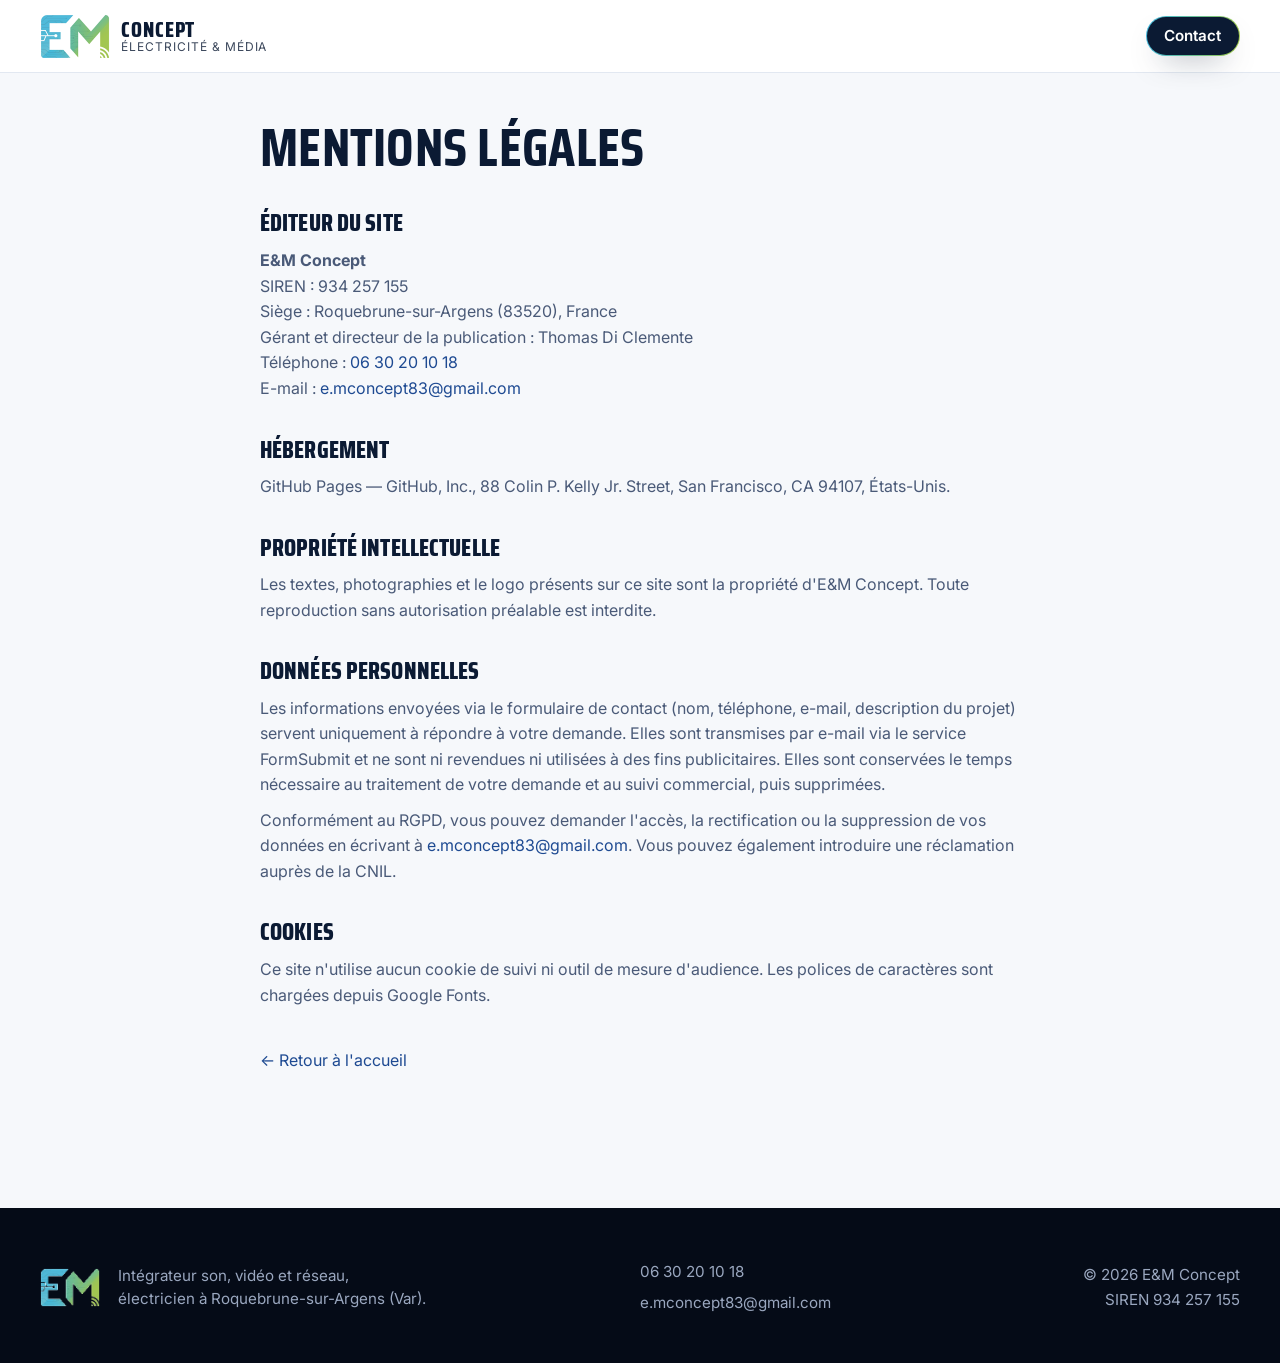
==== commit e73a0a6f: "Logo de l'en-tête : couleurs opaques et meilleure lisibilité Le détourage précédent rendait les coul" ====
--- a/mentions-legales.html
+++ b/mentions-legales.html
@@ -21,7 +21,7 @@
   <header class="site-header is-solid" data-header>
     <div class="container header-inner">
       <a class="brand" href="./" aria-label="EM Concept, retour à l'accueil">
-        <img src="assets/img/logo-mark-alpha.png" srcset="assets/img/logo-mark-alpha.png 1x, assets/img/logo-mark-alpha-2x.png 2x" width="60" height="39" alt="">
+        <img src="assets/img/logo-mark-alpha.png" srcset="assets/img/logo-mark-alpha.png 1x, assets/img/logo-mark-alpha-2x.png 2x" width="70" height="45" alt="">
         <span class="brand-text"><strong>Concept</strong><small>Électricité &amp; Média</small></span>
       </a>
       <a class="btn btn-primary btn-sm" href="./#contact">Contact</a>
@@ -61,7 +61,7 @@
   <footer class="site-footer">
     <div class="container footer-inner">
       <a class="footer-brand" href="./" aria-label="EM Concept, retour à l'accueil">
-        <img src="assets/img/logo-mark-alpha.png" srcset="assets/img/logo-mark-alpha.png 1x, assets/img/logo-mark-alpha-2x.png 2x" width="60" height="39" alt="" loading="lazy">
+        <img src="assets/img/logo-mark-alpha.png" srcset="assets/img/logo-mark-alpha.png 1x, assets/img/logo-mark-alpha-2x.png 2x" width="70" height="45" alt="" loading="lazy">
         <span>Intégrateur son, vidéo et réseau,<br>électricien à Roquebrune-sur-Argens (Var).</span>
       </a>
       <ul class="footer-links">
--- a/assets/css/styles.css
+++ b/assets/css/styles.css
@@ -134,7 +134,8 @@
   box-shadow: 0 14px 30px -16px rgb(11 26 51 / 70%);
 }
 .btn-primary:hover { transform: translateY(-2px); box-shadow: 0 18px 36px -16px rgb(11 26 51 / 75%), 0 0 0 4px rgb(63 182 224 / 12%); }
-.hero .btn-primary, .section-dark .btn-primary, .site-footer .btn-primary { --fill: var(--white); color: var(--ink-900); box-shadow: 0 14px 34px -14px rgb(0 0 0 / 60%); }
+.hero .btn-primary, .section-dark .btn-primary, .site-footer .btn-primary,
+.site-header:not(.is-scrolled):not(.is-open):not(.is-solid) .btn-primary { --fill: var(--white); color: var(--ink-900); box-shadow: 0 14px 34px -14px rgb(0 0 0 / 60%); }
 .btn-ghost {
   color: var(--white); background: rgb(255 255 255 / 8%);
   box-shadow: inset 0 0 0 1.5px rgb(255 255 255 / 45%);
@@ -153,9 +154,16 @@
   backdrop-filter: saturate(1.4) blur(12px);
   box-shadow: 0 1px 0 var(--line);
 }
+/* Transparent state: a soft scrim keeps the logo and links readable over bright parts of the photo. */
+.site-header::before {
+  content: ""; position: absolute; inset: 0 0 -24px; z-index: -1; pointer-events: none;
+  background: linear-gradient(180deg, rgb(5 11 23 / 60%), rgb(5 11 23 / 0%));
+  transition: opacity var(--dur-ui);
+}
+.site-header.is-scrolled::before, .site-header.is-open::before, .site-header.is-solid::before { opacity: 0; }
 .header-inner { height: 100%; display: flex; align-items: center; justify-content: space-between; gap: 1rem; }
 .brand { display: flex; align-items: center; gap: .7rem; text-decoration: none; }
-.brand img { width: 60px; height: auto; }
+.brand img { width: 70px; height: auto; }
 .brand-text { display: flex; flex-direction: column; line-height: 1.05; }
 .brand-text strong { font-family: var(--font-display); font-size: 1.35rem; font-weight: 800; letter-spacing: .04em; text-transform: uppercase; }
 .brand-text small { font-size: .75rem; letter-spacing: .08em; text-transform: uppercase; opacity: .8; }
@@ -364,7 +372,16 @@
   transition-delay: calc(.55s + var(--i) * .09s);
 }
 
-@media (max-width: 1100px) { .hero-card { display: none; } }
+/* Tablet: the project card folds away but the light switch stays, inline under the CTAs. */
+@media (max-width: 1100px) {
+  .hero { align-content: end; }
+  .hero-card {
+    position: static; width: min(1200px, 100% - 2 * var(--gutter)); margin: 1.75rem auto 0; padding: 0;
+    background: none; box-shadow: none; backdrop-filter: none;
+  }
+  .hero-card-head, .hero-card > p:not(.hero-card-hint) { display: none; }
+}
+@media (max-width: 600px) { .hero-card { display: none; } }
 @media (max-width: 600px) {
   .hero { padding-bottom: 4.5rem; }
   .hero-kicker { font-size: .76rem; }
@@ -494,6 +511,24 @@
 .gallery-item { position: relative; border-radius: var(--radius); overflow: hidden; background: var(--ink-800); }
 .gallery-item.tall { grid-row: span 2; }
 .gallery-item.wide { grid-column: span 2; }
+/* One featured job sets the scale; everything else follows its rhythm. */
+.gallery-item.feature { grid-column: span 2; grid-row: span 2; }
+.gallery-tag {
+  align-self: flex-start; margin-bottom: .35rem; padding: .25rem .6rem; border-radius: 999px;
+  font-style: normal; font-size: .72rem; font-weight: 600; letter-spacing: .12em; text-transform: uppercase;
+  color: var(--ink-900); background: var(--white);
+}
+.gallery-item.feature .gallery-cap { padding: 4rem 1.5rem 1.4rem; }
+.gallery-item.feature .gallery-cap strong { font-size: clamp(1.6rem, 1rem + 1.6vw, 2.4rem); }
+@media (hover: hover) { .gallery-item.feature .gallery-cap { transform: none; opacity: 1; } }
+.filters-count { margin-left: auto; align-self: center; font-size: .9rem; color: var(--ink-300); }
+.filters-count span { font-family: var(--font-display); font-weight: 700; font-size: 1.15rem; color: var(--white); }
+@media (max-width: 600px) { .filters-count { display: none; } }
+
+/* Unified grade: phone photos shot in mixed light are pulled toward one calm, slightly warm look.
+   Hover reveals the untouched photo, as if the light came on. */
+.gallery-btn img { filter: contrast(1.06) saturate(.86) brightness(.96) sepia(.06); transition: scale var(--dur-narrative) var(--ease-out), filter var(--dur-component) var(--ease-out); }
+.gallery-btn:hover img, .gallery-btn:focus-visible img { filter: none; }
 .gallery-item[hidden] { display: none; }
 .gallery-item.is-entering { animation: gallery-in var(--dur-component) var(--ease-out) both; }
 @keyframes gallery-in { from { opacity: 0; scale: .94; } }
@@ -597,48 +632,62 @@
 .step h3 { margin-bottom: .5rem; font-size: 1.6rem; }
 .step p { color: var(--ink-500); max-width: 42ch; }
 
-/* ---------- Contact ---------- */
+/* ---------- Contact: the page closes in the dark ----------
+   Same night as the hero; the form is drawn with single hairlines (no box), the focused field
+   lights its line with the current. */
 .section-contact {
   background:
-    radial-gradient(900px 500px at 100% 0%, rgb(63 182 224 / 14%), transparent 60%),
-    radial-gradient(700px 500px at 0% 100%, rgb(163 200 70 / 14%), transparent 60%),
-    var(--white);
-}
-.contact-grid { display: grid; grid-template-columns: 1fr 1.25fr; gap: clamp(2rem, 5vw, 5rem); align-items: start; }
+    radial-gradient(700px 420px at 92% 8%, rgb(63 182 224 / 10%), transparent 70%),
+    radial-gradient(600px 420px at 4% 96%, rgb(163 200 70 / 8%), transparent 70%),
+    #050b17;
+}
+.contact-grid { display: grid; grid-template-columns: 1fr 1.25fr; gap: clamp(2.5rem, 6vw, 6rem); align-items: start; }
 @media (max-width: 900px) { .contact-grid { grid-template-columns: 1fr; } }
 .contact-intro h2 { margin-bottom: 1.1rem; }
-.contact-intro > p { font-size: var(--fs-lead); color: var(--ink-500); margin-bottom: 2rem; }
-.contact-list { display: grid; gap: 1rem; }
-.contact-list li { display: flex; align-items: center; gap: .85rem; font-size: 1.1rem; font-weight: 500; }
-.contact-list .icon { color: var(--navy); width: 22px; height: 22px; }
-.contact-list a { text-decoration: none; overflow-wrap: anywhere; }
-
-.contact-form {
-  display: grid; gap: 1.1rem; padding: clamp(1.4rem, 3vw, 2.25rem);
-  background: var(--white); border-radius: var(--radius-lg); box-shadow: var(--shadow-lg); border: 1px solid var(--line);
-}
-.field-row { display: grid; grid-template-columns: 1fr 1fr; gap: 1.1rem; }
+.contact-intro > p { font-size: var(--fs-lead); color: rgb(255 255 255 / 62%); margin-bottom: 2.25rem; }
+.contact-list { display: grid; gap: 1.1rem; }
+.contact-list li { display: flex; align-items: center; gap: .9rem; font-size: 1.1rem; font-weight: 500; color: var(--white); }
+.contact-list .icon { color: var(--cyan); width: 22px; height: 22px; }
+.contact-list a { overflow-wrap: anywhere; }
+
+.contact-form { display: grid; gap: 1.6rem; }
+.field-row { display: grid; grid-template-columns: 1fr 1fr; gap: 1.6rem; }
 @media (max-width: 560px) { .field-row { grid-template-columns: 1fr; } }
-.field { display: grid; gap: .4rem; }
-.field label { font-weight: 600; font-size: .92rem; }
+.field { position: relative; display: grid; gap: .35rem; }
+.field label { font-size: .74rem; font-weight: 600; letter-spacing: .14em; text-transform: uppercase; color: rgb(255 255 255 / 50%); }
 .field input, .field select, .field textarea {
-  width: 100%; padding: .85rem 1rem; border-radius: 10px; border: 1.5px solid var(--line); background: var(--paper);
-  transition: border-color .2s, box-shadow .2s, background-color .2s;
-}
-.field textarea { resize: vertical; min-height: 130px; }
-.field input:focus, .field select:focus, .field textarea:focus {
-  outline: none; border-color: var(--cyan); background: var(--white); box-shadow: 0 0 0 4px rgb(63 182 224 / 18%);
-}
-.field.has-error input, .field.has-error textarea { border-color: #c2410c; }
-.field-error { min-height: 0; font-size: .85rem; color: #b13a0b; }
+  width: 100%; padding: .7rem 0 .8rem; border: 0; border-radius: 0; background: transparent;
+  font-size: 1.1rem; color: var(--white);
+  box-shadow: inset 0 -1px 0 rgb(255 255 255 / 22%);
+  transition: box-shadow var(--dur-ui) var(--ease-out);
+}
+.field select { appearance: none; cursor: pointer;
+  background: url("data:image/svg+xml,%3Csvg xmlns='http://www.w3.org/2000/svg' viewBox='0 0 24 24' fill='none' stroke='%233fb6e0' stroke-width='2'%3E%3Cpath d='m6 9 6 6 6-6'/%3E%3C/svg%3E") right center / 18px no-repeat; }
+.field select option { color: var(--ink-900); }
+.field textarea { resize: vertical; min-height: 120px; }
+.field input::placeholder, .field textarea::placeholder { color: rgb(255 255 255 / 30%); }
+/* The current runs along the focused field's line */
+.field::after {
+  content: ""; position: absolute; left: 0; right: 0; height: 2px; background: var(--grad);
+  scale: 0 1; transform-origin: left; transition: scale var(--dur-component) var(--ease-in-out);
+  top: calc(100% - var(--err-h, 0px) - 2px); pointer-events: none;
+}
+.field:focus-within::after { scale: 1 1; }
+.field:has(.field-error:not(:empty)) { --err-h: 1.6rem; }
+.field input:focus, .field select:focus, .field textarea:focus { outline: none; }
+.field:focus-within label { color: var(--cyan); }
+.field.has-error input, .field.has-error textarea { box-shadow: inset 0 -1px 0 #f0835a; }
+.field-error { font-size: .85rem; color: #f0835a; }
 .field-error:empty { display: none; }
-.form-note { font-size: .85rem; color: var(--ink-500); }
+.form-note { font-size: .85rem; color: rgb(255 255 255 / 45%); }
 .form-status { font-weight: 500; }
 .form-status:empty { display: none; }
-.form-status.is-ok { color: #2f7a1f; }
-.form-status.is-err { color: #b13a0b; }
+.form-status.is-ok { color: var(--green); }
+.form-status.is-err { color: #f0835a; }
+.form-status a { color: var(--white); }
 .hp { position: absolute; left: -9999px; }
 [data-submit][aria-busy="true"] { opacity: .7; pointer-events: none; }
+.section-contact .btn-primary { --fill: var(--white); color: var(--ink-900); }
 
 /* ---------- Footer ---------- */
 /* Closing statement: the phone number is the last, biggest thing on the page.
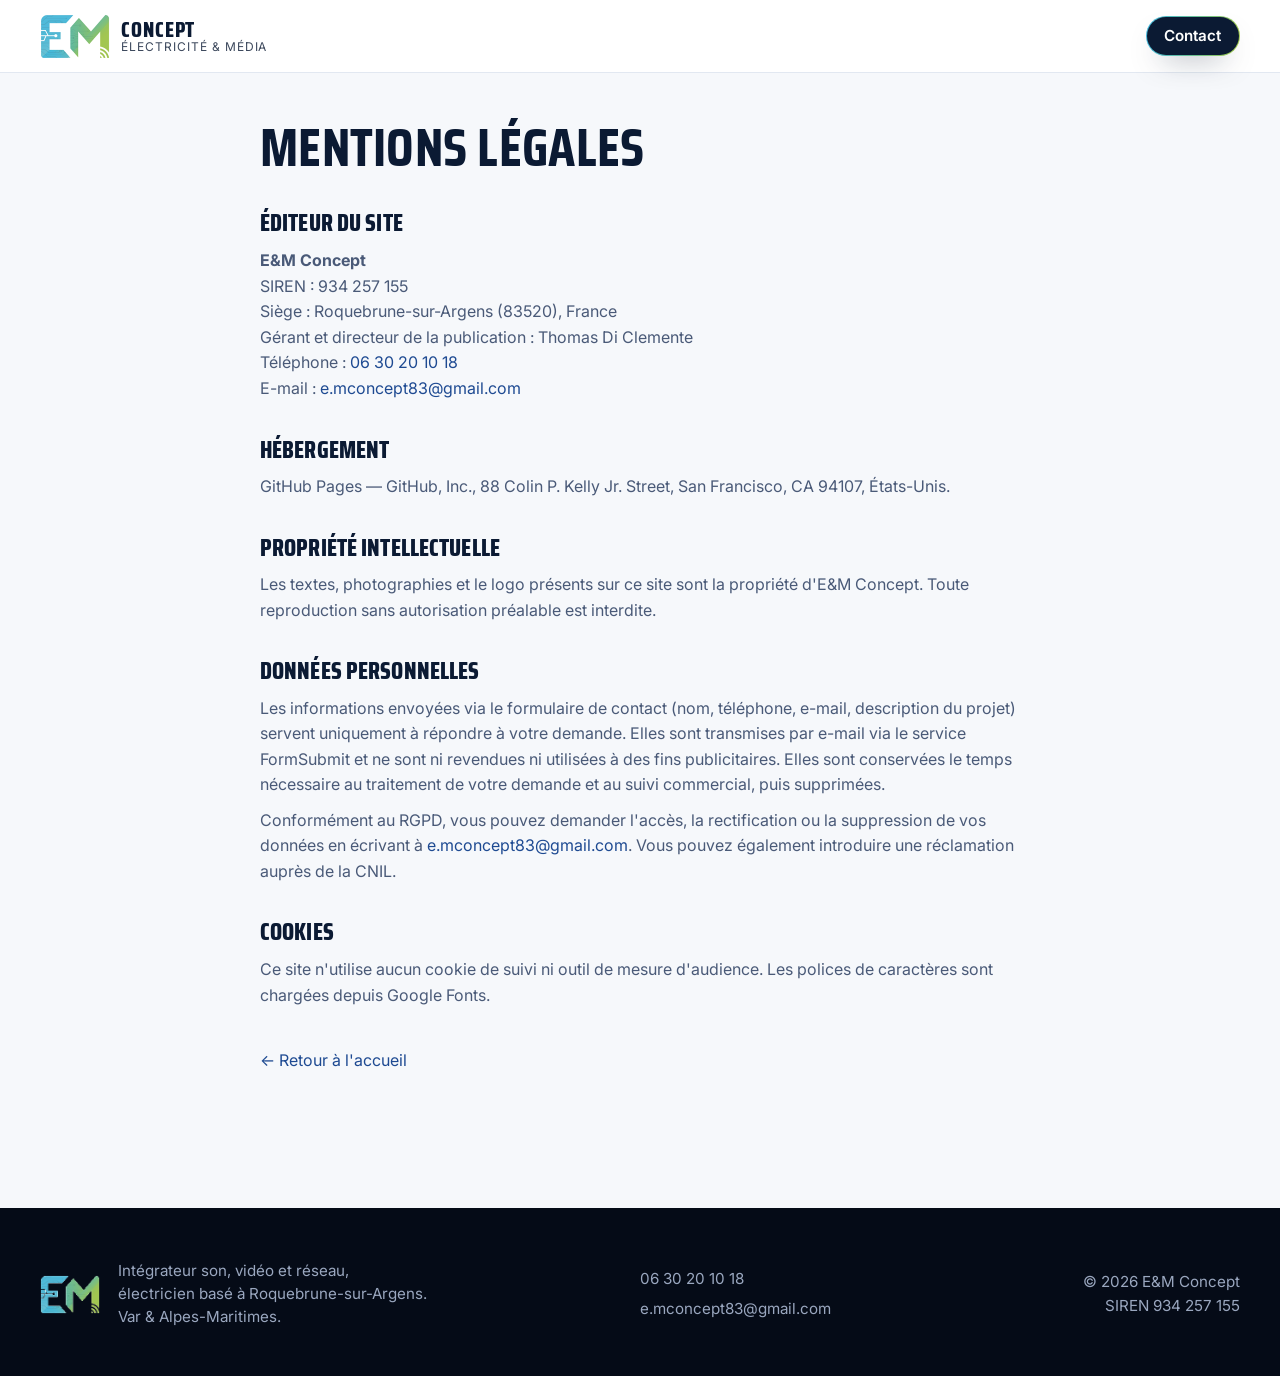
==== commit 1756f96d: "Zone d'intervention : Var et Alpes-Maritimes Titre, description, partage, données structurées (areaS" ====
--- a/mentions-legales.html
+++ b/mentions-legales.html
@@ -62,7 +62,7 @@
     <div class="container footer-inner">
       <a class="footer-brand" href="./" aria-label="EM Concept, retour à l'accueil">
         <img src="assets/img/logo-mark-alpha.png" srcset="assets/img/logo-mark-alpha.png 1x, assets/img/logo-mark-alpha-2x.png 2x" width="70" height="45" alt="" loading="lazy">
-        <span>Intégrateur son, vidéo et réseau,<br>électricien à Roquebrune-sur-Argens (Var).</span>
+        <span>Intégrateur son, vidéo et réseau,<br>électricien basé à Roquebrune-sur-Argens.<br>Var &amp; Alpes-Maritimes.</span>
       </a>
       <ul class="footer-links">
         <li><a href="tel:+33630201018">06 30 20 10 18</a></li>
--- a/assets/css/styles.css
+++ b/assets/css/styles.css
@@ -384,7 +384,7 @@
 @media (max-width: 600px) { .hero-card { display: none; } }
 @media (max-width: 600px) {
   .hero { padding-bottom: 4.5rem; }
-  .hero-kicker { font-size: .76rem; }
+  .hero-kicker { font-size: .76rem; border-radius: 14px; line-height: 1.45; }
   .hero-actions { flex-direction: column; align-items: stretch; }
   .hero-actions .btn { width: 100%; }
   .hero-scroll { display: none; }
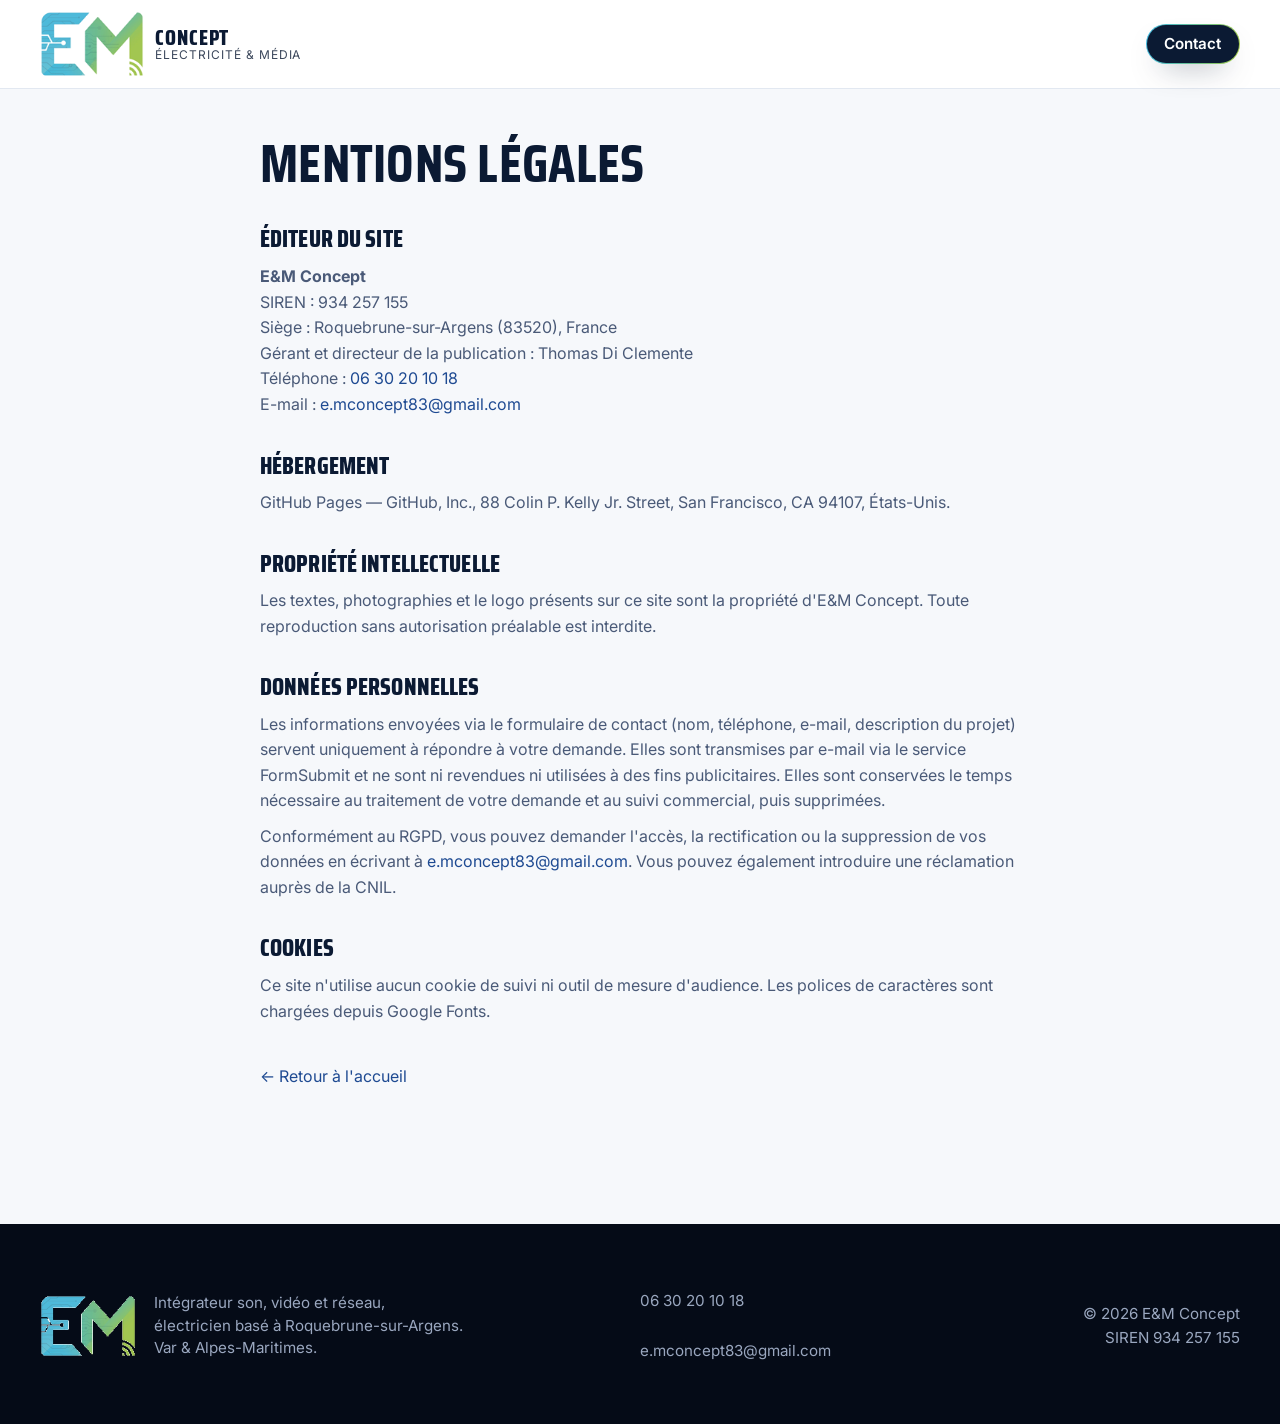
==== commit f0f29e9e: "Retours client : logo agrandi et nouvelle signature - Logo 104 px dans l'en-tête (84 px sur mobile)," ====
--- a/mentions-legales.html
+++ b/mentions-legales.html
@@ -21,7 +21,7 @@
   <header class="site-header is-solid" data-header>
     <div class="container header-inner">
       <a class="brand" href="./" aria-label="EM Concept, retour à l'accueil">
-        <img src="assets/img/logo-mark-alpha.png" srcset="assets/img/logo-mark-alpha.png 1x, assets/img/logo-mark-alpha-2x.png 2x" width="70" height="45" alt="">
+        <img src="assets/img/logo-mark-alpha.png" srcset="assets/img/logo-mark-alpha.png 1x, assets/img/logo-mark-alpha-2x.png 2x" width="104" height="67" alt="">
         <span class="brand-text"><strong>Concept</strong><small>Électricité &amp; Média</small></span>
       </a>
       <a class="btn btn-primary btn-sm" href="./#contact">Contact</a>
@@ -61,7 +61,7 @@
   <footer class="site-footer">
     <div class="container footer-inner">
       <a class="footer-brand" href="./" aria-label="EM Concept, retour à l'accueil">
-        <img src="assets/img/logo-mark-alpha.png" srcset="assets/img/logo-mark-alpha.png 1x, assets/img/logo-mark-alpha-2x.png 2x" width="70" height="45" alt="" loading="lazy">
+        <img src="assets/img/logo-mark-alpha.png" srcset="assets/img/logo-mark-alpha.png 1x, assets/img/logo-mark-alpha-2x.png 2x" width="104" height="67" alt="" loading="lazy">
         <span>Intégrateur son, vidéo et réseau,<br>électricien basé à Roquebrune-sur-Argens.<br>Var &amp; Alpes-Maritimes.</span>
       </a>
       <ul class="footer-links">
--- a/assets/css/styles.css
+++ b/assets/css/styles.css
@@ -35,7 +35,7 @@
   --radius-lg: 22px;
   --shadow: 0 1px 2px rgb(11 26 51 / 6%), 0 8px 24px -8px rgb(11 26 51 / 18%);
   --shadow-lg: 0 24px 60px -20px rgb(11 26 51 / 40%);
-  --header-h: 72px;
+  --header-h: 88px;
 
   /* Motion tokens — see docs/motion-system.md
      Durations: micro (hover/press) → UI (menus, pills) → component (cards, images) → narrative (headings, sections) → cinematic (hero). */
@@ -163,7 +163,8 @@
 .site-header.is-scrolled::before, .site-header.is-open::before, .site-header.is-solid::before { opacity: 0; }
 .header-inner { height: 100%; display: flex; align-items: center; justify-content: space-between; gap: 1rem; }
 .brand { display: flex; align-items: center; gap: .7rem; text-decoration: none; }
-.brand img { width: 70px; height: auto; }
+.brand img { width: 104px; height: auto; }
+@media (max-width: 860px) { .brand img { width: 84px; } }
 .brand-text { display: flex; flex-direction: column; line-height: 1.05; }
 .brand-text strong { font-family: var(--font-display); font-size: 1.35rem; font-weight: 800; letter-spacing: .04em; text-transform: uppercase; }
 .brand-text small { font-size: .75rem; letter-spacing: .08em; text-transform: uppercase; opacity: .8; }
@@ -178,6 +179,25 @@
   background: var(--grad); transform: scaleX(0); transform-origin: left; transition: transform .35s var(--ease-out);
 }
 .site-nav ul a:hover::after, .site-nav ul a[aria-current="true"]::after { transform: scaleX(1); }
+
+/* Header contact: phone pill + WhatsApp icon (label shown as a tooltip on desktop, as text in the mobile menu) */
+.nav-contact { display: flex; align-items: center; gap: .5rem; }
+.header-wa {
+  position: relative; display: inline-grid; place-items: center; width: 42px; height: 42px; border-radius: 50%;
+  color: var(--wa, #25d366); text-decoration: none;
+  box-shadow: inset 0 0 0 1.5px rgb(255 255 255 / 35%);
+  transition: background-color var(--dur-ui), box-shadow var(--dur-ui);
+}
+.site-header.is-scrolled .header-wa, .site-header.is-solid .header-wa { box-shadow: inset 0 0 0 1.5px var(--line); }
+.header-wa:hover { background: rgb(37 211 102 / 14%); box-shadow: inset 0 0 0 1.5px var(--wa, #25d366); }
+.header-wa .icon { width: 21px; height: 21px; }
+.header-wa-label {
+  position: absolute; top: calc(100% + 8px); left: 50%; translate: -50% -4px;
+  padding: .3rem .6rem; border-radius: 8px; font-size: .78rem; font-weight: 600; white-space: nowrap;
+  color: var(--ink-900); background: var(--white); box-shadow: var(--shadow);
+  opacity: 0; pointer-events: none; transition: opacity var(--dur-ui), translate var(--dur-ui) var(--ease-out);
+}
+.header-wa:hover .header-wa-label, .header-wa:focus-visible .header-wa-label { opacity: 1; translate: -50% 0; }
 
 .nav-toggle {
   display: none; width: 44px; height: 44px; border: 0; background: transparent; position: relative; color: inherit;
@@ -207,10 +227,20 @@
   .site-nav ul a { display: block; padding: .8rem 0; font-size: 1.15rem; border-bottom: 1px solid var(--line); }
   .site-nav ul a::after { display: none; }
   .brand-text small { display: none; }
+  /* Mobile menu: the two ways to reach you, side by side, same weight */
+  .nav-contact { display: grid; grid-template-columns: 1fr 1fr; gap: .6rem; }
+  .nav-contact > * { height: 52px; }
+  .nav-contact .btn { --pad-y: 0; }
+  .header-wa {
+    display: inline-flex; gap: .5rem; width: auto; padding: 0 1rem; border-radius: 999px;
+    font-weight: 600; font-size: .95rem; color: var(--ink-900); box-shadow: inset 0 0 0 1.5px var(--line);
+  }
+  .header-wa .icon { color: var(--wa, #25d366); }
+  .header-wa-label { position: static; translate: none; opacity: 1; padding: 0; background: none; box-shadow: none; font-size: inherit; color: inherit; }
 }
 
 /* ---------- Hero ----------
-   Concept: « Tout se voit. Rien ne dépasse. »
+   Signature: « L'électricité pour base, la technologie pour signature. De l'énergie à l'émotion. »
    --r  radius of the light (animated, registered below)
    --lx/--ly  light origin, --sp  scroll progress 0→1, --tx/--ty  pointer parallax */
 @property --r { syntax: "<length>"; inherits: true; initial-value: 0px; }
@@ -293,12 +323,20 @@
 .live-dot { width: 8px; height: 8px; border-radius: 50%; background: var(--green); animation: live 2.2s infinite; }
 @keyframes live { 0% { box-shadow: 0 0 0 0 rgb(163 200 70 / 65%); } 70%, 100% { box-shadow: 0 0 0 10px rgb(163 200 70 / 0%); } }
 
+/* Signature: « L'électricité pour base, la technologie pour signature. » — longer than the old slogan,
+   so the scale is a step smaller and lines may wrap inside their mask. */
 .hero-title {
-  display: grid; gap: .05em; margin-bottom: 1.6rem;
-  font-size: max(3rem, min(clamp(3rem, 1.2rem + 7.6vw, 8.6rem), 13svh));
-  line-height: .92; color: var(--white);
-}
-.hero-title .line { display: block; overflow: clip; padding-bottom: .08em; }
+  display: grid; gap: .08em; margin-bottom: 1.25rem; max-width: 17ch;
+  font-size: max(2.4rem, min(clamp(2.4rem, 1rem + 4.8vw, 6rem), 10svh));
+  line-height: .95; color: var(--white); text-wrap: balance;
+}
+.hero-tagline {
+  display: inline-flex; align-items: center; gap: .8rem; margin-bottom: 1.6rem;
+  font-family: var(--font-display); font-weight: 700; font-size: clamp(1rem, .9rem + .5vw, 1.35rem);
+  letter-spacing: .22em; text-transform: uppercase; color: var(--white);
+}
+.hero-tagline::before { content: ""; width: 40px; height: 2px; border-radius: 2px; background: var(--grad); }
+.hero-title .line { display: block; overflow: clip; padding-bottom: .2em; margin-bottom: -.12em; }
 .hero-title .line > * { display: inline-block; }
 .hero-title .line:first-child > * { font-weight: 800; text-transform: uppercase; letter-spacing: -.005em; }
 .hero-title em {
@@ -389,7 +427,12 @@
   .hero-actions .btn { width: 100%; }
   .hero-scroll { display: none; }
 }
-@media (hover: none) { .hero-media { transition: none; } }
+/* Touch devices: keep the story, drop the per-frame repaint costs (animated grain, scroll-driven clip-path). */
+@media (hover: none) {
+  .hero-media { transition: none; }
+  .hero-grain { animation: none; inset: 0; }
+  .hero-stage { clip-path: none; }
+}
 .hero.is-offscreen .hero-grain, .hero.is-offscreen .eq i, .hero.is-offscreen .live-dot, .hero.is-offscreen .hero-scroll-line::after { animation-play-state: paused; }
 
 /* ---------- Proof band: four signature figures, continuing the hero's darkness ---------- */
@@ -515,7 +558,7 @@
 .gallery-item.feature { grid-column: span 2; grid-row: span 2; }
 .gallery-tag {
   align-self: flex-start; margin-bottom: .35rem; padding: .25rem .6rem; border-radius: 999px;
-  font-style: normal; font-size: .72rem; font-weight: 600; letter-spacing: .12em; text-transform: uppercase;
+  font-style: normal; font-size: .78rem; font-weight: 600; letter-spacing: .12em; text-transform: uppercase;
   color: var(--ink-900); background: var(--white);
 }
 .gallery-item.feature .gallery-cap { padding: 4rem 1.5rem 1.4rem; }
@@ -654,7 +697,7 @@
 .field-row { display: grid; grid-template-columns: 1fr 1fr; gap: 1.6rem; }
 @media (max-width: 560px) { .field-row { grid-template-columns: 1fr; } }
 .field { position: relative; display: grid; gap: .35rem; }
-.field label { font-size: .74rem; font-weight: 600; letter-spacing: .14em; text-transform: uppercase; color: rgb(255 255 255 / 50%); }
+.field label { font-size: .78rem; font-weight: 600; letter-spacing: .14em; text-transform: uppercase; color: rgb(255 255 255 / 50%); }
 .field input, .field select, .field textarea {
   width: 100%; padding: .7rem 0 .8rem; border: 0; border-radius: 0; background: transparent;
   font-size: 1.1rem; color: var(--white);
@@ -713,7 +756,7 @@
 
 .footer-inner { display: grid; grid-template-columns: 2fr 1fr 1fr; gap: 2rem; align-items: center; padding-top: 2.25rem; }
 .footer-brand { display: flex; align-items: center; gap: 1.1rem; text-decoration: none; line-height: 1.5; }
-.footer-brand img { width: 60px; height: auto; }
+.footer-brand img { width: 96px; height: auto; }
 .footer-links { display: grid; gap: .4rem; }
 .footer-links a:hover { color: var(--white); }
 .footer-copy { text-align: right; line-height: 1.6; }
@@ -724,19 +767,59 @@
 @media (min-width: 861px) { .site-footer { padding-bottom: 3rem; } }
 .legal + .site-footer { padding-top: 1rem; }
 
-/* Floating call button (mobile) */
-.call-fab {
-  position: fixed; right: 1rem; bottom: 1rem; z-index: 40; width: 60px; height: 60px; border-radius: 50%;
-  display: none; place-items: center; color: var(--ink-900); background: var(--grad);
-  box-shadow: 0 10px 30px -6px rgb(11 26 51 / 50%);
-}
-.call-fab .icon { width: 26px; height: 26px; }
-.call-fab::after {
-  content: ""; position: absolute; inset: 0; border-radius: 50%; box-shadow: 0 0 0 0 rgb(63 182 224 / 60%);
-  animation: ring 2.4s 4s 3; /* three gentle rings, then stillness */
-}
-@keyframes ring { 0% { box-shadow: 0 0 0 0 rgb(63 182 224 / 55%); } 70%, 100% { box-shadow: 0 0 0 18px rgb(63 182 224 / 0%); } }
-@media (max-width: 860px) { .call-fab { display: grid; } }
+/* ---------- WhatsApp ----------
+   WhatsApp green is used only on its own glyph, so the channel is instantly recognisable
+   without breaking the palette. */
+:root { --wa: #25d366; }
+
+.hero-direct { display: flex; align-items: center; gap: .75rem; }
+.hero-wa {
+  position: relative; width: 46px; height: 46px; border-radius: 50%; display: grid; place-items: center; flex: none;
+  color: var(--wa); box-shadow: inset 0 0 0 1.5px rgb(255 255 255 / 30%);
+  transition: background-color var(--dur-ui), box-shadow var(--dur-ui);
+}
+.hero-wa:hover { background: rgb(37 211 102 / 14%); box-shadow: inset 0 0 0 1.5px var(--wa); }
+.hero-wa .icon { width: 22px; height: 22px; }
+/* Tooltip label on hover/focus (desktop) */
+.hero-wa::after {
+  content: attr(data-tip); position: absolute; left: 50%; bottom: calc(100% + 8px); translate: -50% 4px;
+  padding: .3rem .6rem; border-radius: 8px; font-size: .78rem; font-weight: 600; white-space: nowrap;
+  color: var(--ink-900); background: var(--white); opacity: 0; pointer-events: none;
+  transition: opacity var(--dur-ui), translate var(--dur-ui) var(--ease-out);
+}
+.hero-wa:hover::after, .hero-wa:focus-visible::after { opacity: 1; translate: -50% 0; }
+
+.contact-wa .icon { color: var(--wa); }
+
+.footer-wa {
+  display: inline-flex; align-items: center; gap: .55rem; min-height: 44px; margin-top: 1.25rem;
+  font-size: 1.05rem; font-weight: 500; color: rgb(255 255 255 / 70%); text-decoration: none;
+  transition: color var(--dur-micro);
+}
+.footer-wa .icon { width: 22px; height: 22px; color: var(--wa); }
+.footer-wa span:first-of-type { background: linear-gradient(currentColor, currentColor) 0 100% / 0 1.5px no-repeat; transition: background-size var(--dur-ui) var(--ease-out); }
+.footer-wa:hover { color: var(--white); }
+.footer-wa:hover span:first-of-type { background-size: 100% 1.5px; }
+
+/* Mobile quick contact: a single glass bar within thumb reach — call (brand) | WhatsApp (its green) */
+.quick-contact {
+  position: fixed; right: 1rem; bottom: max(1rem, env(safe-area-inset-bottom)); z-index: 40;
+  display: none; gap: 4px; padding: 4px; border-radius: 999px;
+  background: rgb(5 11 23 / 82%); backdrop-filter: blur(12px) saturate(1.4);
+  box-shadow: 0 14px 34px -10px rgb(0 0 0 / 55%), inset 0 0 0 1px rgb(255 255 255 / 10%);
+}
+.qc-btn {
+  display: inline-flex; align-items: center; gap: .5rem; height: 52px; padding: 0 1.1rem 0 .95rem; border-radius: 999px;
+  font-weight: 600; font-size: .95rem; text-decoration: none; color: var(--white);
+  transition: scale 90ms, background-color var(--dur-ui);
+}
+.qc-btn:active { scale: .96; }
+.qc-btn .icon { width: 22px; height: 22px; }
+.qc-call { color: var(--ink-900); background: var(--white); }
+.qc-wa .icon { color: var(--wa); }
+.qc-wa:hover { background: rgb(255 255 255 / 8%); }
+@media (max-width: 860px) { .quick-contact { display: flex; } }
+@media (max-width: 360px) { .qc-btn span { display: none; } .qc-btn { padding: 0 .95rem; } }
 
 /* =========================================================
    Motion system — spec in docs/motion-system.md
@@ -805,6 +888,18 @@
   text-decoration: none;
 }
 .contact-list a:hover, .footer-links a:hover, .legal a:hover { background-size: 100% 1.5px; text-decoration: none; }
+/* Touch targets ≥ 44 px: padding grows the hit area, the underline stays under the text. */
+.contact-list a, .footer-links a {
+  --tap-pad: .55rem;
+  display: inline-block; padding-block: var(--tap-pad);
+  background-position: 0 calc(100% - var(--tap-pad));
+}
+.footer-links a { --tap-pad: .8rem; }
+.footer-links { gap: 0; }
+.contact-list { gap: .2rem; }
+.contact-list li { min-height: 44px; }
+.hero-call { min-height: 46px; }
+.footer-phone { padding-block: .15em; }
 
 /* 6. Form micro-interactions */
 .field label { transition: color var(--dur-micro); }
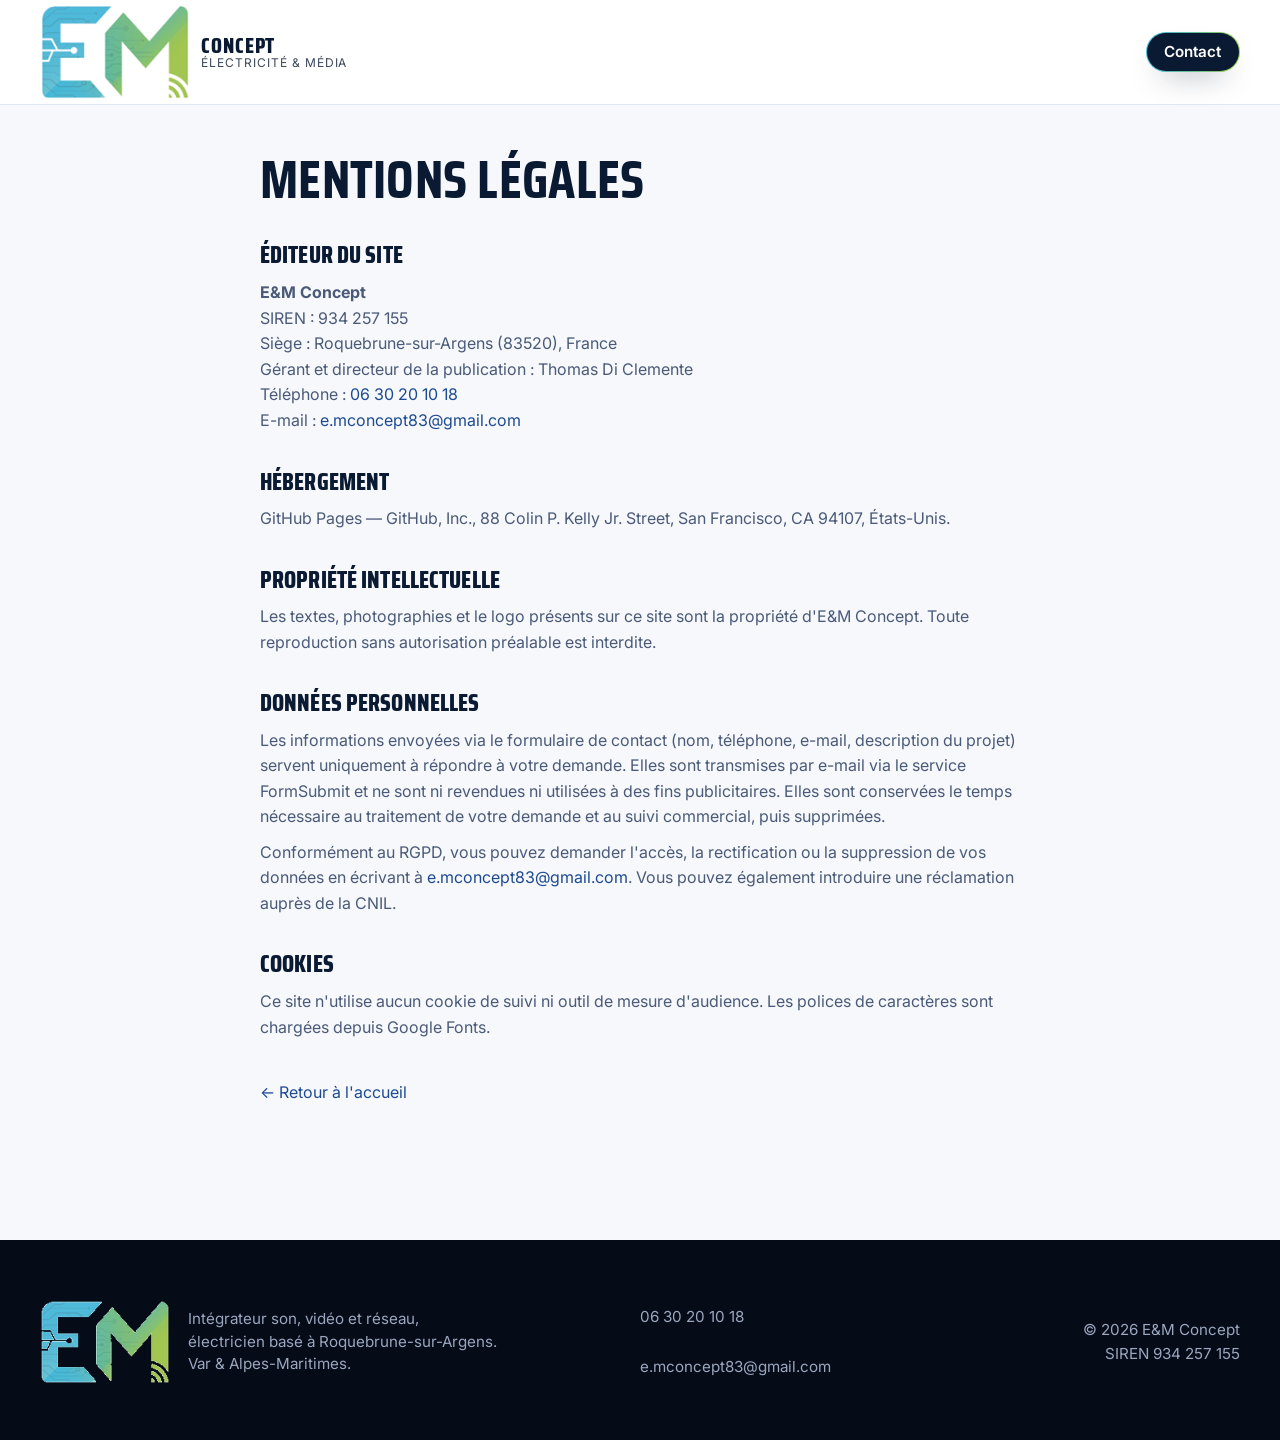
==== commit 21e88cac: "Logo encore agrandi et descendantes du texte en dégradé - Logo 150 px (en-tête), 112 px (mobile), 13" ====
--- a/mentions-legales.html
+++ b/mentions-legales.html
@@ -21,7 +21,7 @@
   <header class="site-header is-solid" data-header>
     <div class="container header-inner">
       <a class="brand" href="./" aria-label="EM Concept, retour à l'accueil">
-        <img src="assets/img/logo-mark-alpha.png" srcset="assets/img/logo-mark-alpha.png 1x, assets/img/logo-mark-alpha-2x.png 2x" width="104" height="67" alt="">
+        <img src="assets/img/logo-mark-alpha.png" srcset="assets/img/logo-mark-alpha.png 1x, assets/img/logo-mark-alpha-2x.png 2x" width="150" height="96" alt="">
         <span class="brand-text"><strong>Concept</strong><small>Électricité &amp; Média</small></span>
       </a>
       <a class="btn btn-primary btn-sm" href="./#contact">Contact</a>
@@ -61,7 +61,7 @@
   <footer class="site-footer">
     <div class="container footer-inner">
       <a class="footer-brand" href="./" aria-label="EM Concept, retour à l'accueil">
-        <img src="assets/img/logo-mark-alpha.png" srcset="assets/img/logo-mark-alpha.png 1x, assets/img/logo-mark-alpha-2x.png 2x" width="104" height="67" alt="" loading="lazy">
+        <img src="assets/img/logo-mark-alpha.png" srcset="assets/img/logo-mark-alpha.png 1x, assets/img/logo-mark-alpha-2x.png 2x" width="150" height="96" alt="" loading="lazy">
         <span>Intégrateur son, vidéo et réseau,<br>électricien basé à Roquebrune-sur-Argens.<br>Var &amp; Alpes-Maritimes.</span>
       </a>
       <ul class="footer-links">
--- a/assets/css/styles.css
+++ b/assets/css/styles.css
@@ -35,7 +35,7 @@
   --radius-lg: 22px;
   --shadow: 0 1px 2px rgb(11 26 51 / 6%), 0 8px 24px -8px rgb(11 26 51 / 18%);
   --shadow-lg: 0 24px 60px -20px rgb(11 26 51 / 40%);
-  --header-h: 88px;
+  --header-h: 104px;
 
   /* Motion tokens — see docs/motion-system.md
      Durations: micro (hover/press) → UI (menus, pills) → component (cards, images) → narrative (headings, sections) → cinematic (hero). */
@@ -108,7 +108,7 @@
   font-family: "Fraunces", Georgia, serif; font-style: italic; font-weight: 500;
   text-transform: none; letter-spacing: -.015em; color: var(--navy); padding-right: .04em;
 }
-.section-dark h2 em { background: var(--grad); -webkit-background-clip: text; background-clip: text; color: transparent; }
+.section-dark h2 em { background: var(--grad); -webkit-background-clip: text; background-clip: text; color: transparent; padding-bottom: .18em; margin-bottom: -.18em; -webkit-box-decoration-break: clone; box-decoration-break: clone; }
 
 .grad {
   background: var(--grad); -webkit-background-clip: text; background-clip: text; color: transparent;
@@ -163,8 +163,8 @@
 .site-header.is-scrolled::before, .site-header.is-open::before, .site-header.is-solid::before { opacity: 0; }
 .header-inner { height: 100%; display: flex; align-items: center; justify-content: space-between; gap: 1rem; }
 .brand { display: flex; align-items: center; gap: .7rem; text-decoration: none; }
-.brand img { width: 104px; height: auto; }
-@media (max-width: 860px) { .brand img { width: 84px; } }
+.brand img { width: 150px; height: auto; }
+@media (max-width: 860px) { :root { --header-h: 92px; } .brand img { width: 112px; } }
 .brand-text { display: flex; flex-direction: column; line-height: 1.05; }
 .brand-text strong { font-family: var(--font-display); font-size: 1.35rem; font-weight: 800; letter-spacing: .04em; text-transform: uppercase; }
 .brand-text small { font-size: .75rem; letter-spacing: .08em; text-transform: uppercase; opacity: .8; }
@@ -342,7 +342,10 @@
 .hero-title em {
   font-family: "Fraunces", Georgia, serif; font-style: italic; font-weight: 500; letter-spacing: -.02em;
   font-size: .86em; line-height: 1.05; padding-right: .08em;
+  /* background-clip:text only paints inside the box: extend it so descenders (g, p, j) get the gradient too */
+  padding-bottom: .18em; margin-bottom: -.18em;
   background: var(--grad); -webkit-background-clip: text; background-clip: text; color: transparent;
+  -webkit-box-decoration-break: clone; box-decoration-break: clone;
 }
 .hero-lead { font-size: var(--fs-lead); max-width: 54ch; color: rgb(255 255 255 / 78%); margin-bottom: 2.2rem; }
 .hero-actions { display: flex; flex-wrap: wrap; align-items: center; gap: 1rem 1.75rem; }
@@ -756,7 +759,7 @@
 
 .footer-inner { display: grid; grid-template-columns: 2fr 1fr 1fr; gap: 2rem; align-items: center; padding-top: 2.25rem; }
 .footer-brand { display: flex; align-items: center; gap: 1.1rem; text-decoration: none; line-height: 1.5; }
-.footer-brand img { width: 96px; height: auto; }
+.footer-brand img { width: 130px; height: auto; }
 .footer-links { display: grid; gap: .4rem; }
 .footer-links a:hover { color: var(--white); }
 .footer-copy { text-align: right; line-height: 1.6; }
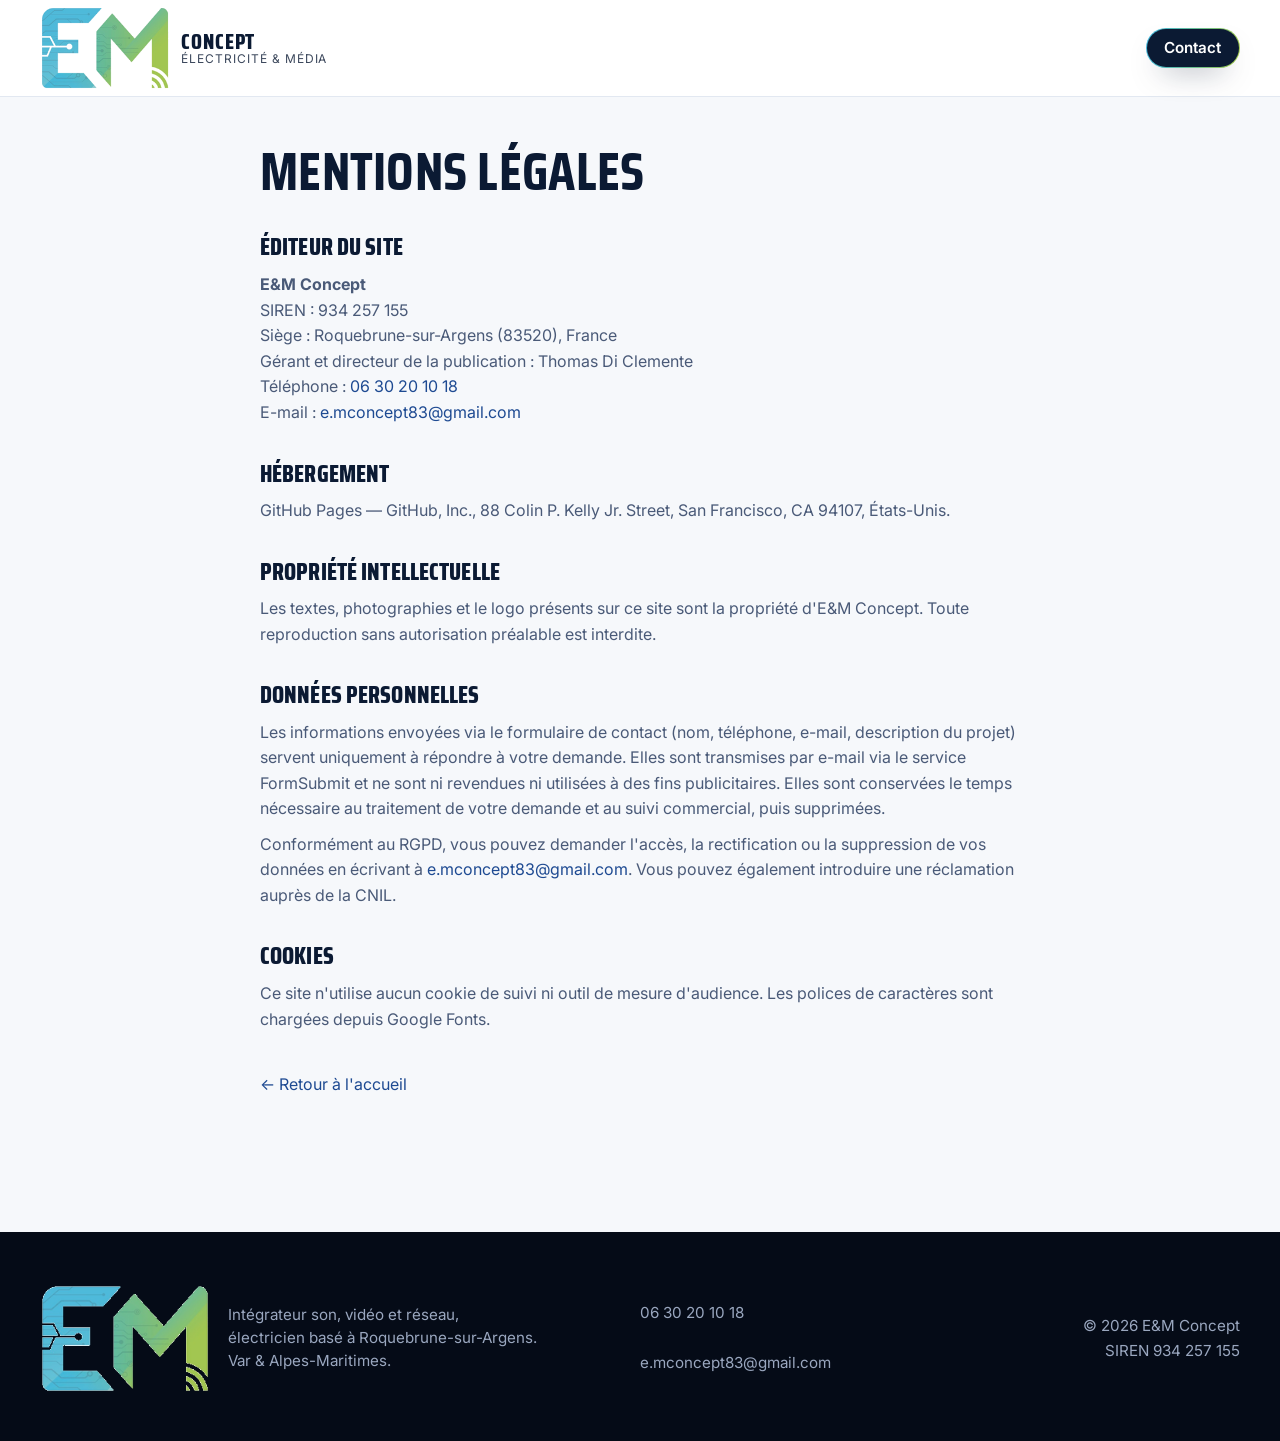
==== commit 56ee513d: "Logo encore agrandi, en-tête qui se resserre au défilement - Logo 200 px en haut de page (140 px sur" ====
--- a/mentions-legales.html
+++ b/mentions-legales.html
@@ -21,7 +21,7 @@
   <header class="site-header is-solid" data-header>
     <div class="container header-inner">
       <a class="brand" href="./" aria-label="EM Concept, retour à l'accueil">
-        <img src="assets/img/logo-mark-alpha.png" srcset="assets/img/logo-mark-alpha.png 1x, assets/img/logo-mark-alpha-2x.png 2x" width="150" height="96" alt="">
+        <img src="assets/img/logo-mark-alpha.png" srcset="assets/img/logo-mark-alpha.png 1x, assets/img/logo-mark-alpha-2x.png 2x" width="200" height="128" alt="">
         <span class="brand-text"><strong>Concept</strong><small>Électricité &amp; Média</small></span>
       </a>
       <a class="btn btn-primary btn-sm" href="./#contact">Contact</a>
@@ -61,7 +61,7 @@
   <footer class="site-footer">
     <div class="container footer-inner">
       <a class="footer-brand" href="./" aria-label="EM Concept, retour à l'accueil">
-        <img src="assets/img/logo-mark-alpha.png" srcset="assets/img/logo-mark-alpha.png 1x, assets/img/logo-mark-alpha-2x.png 2x" width="150" height="96" alt="" loading="lazy">
+        <img src="assets/img/logo-mark-alpha.png" srcset="assets/img/logo-mark-alpha.png 1x, assets/img/logo-mark-alpha-2x.png 2x" width="200" height="128" alt="" loading="lazy">
         <span>Intégrateur son, vidéo et réseau,<br>électricien basé à Roquebrune-sur-Argens.<br>Var &amp; Alpes-Maritimes.</span>
       </a>
       <ul class="footer-links">
--- a/assets/css/styles.css
+++ b/assets/css/styles.css
@@ -35,7 +35,7 @@
   --radius-lg: 22px;
   --shadow: 0 1px 2px rgb(11 26 51 / 6%), 0 8px 24px -8px rgb(11 26 51 / 18%);
   --shadow-lg: 0 24px 60px -20px rgb(11 26 51 / 40%);
-  --header-h: 104px;
+  --header-h: 148px;
 
   /* Motion tokens — see docs/motion-system.md
      Durations: micro (hover/press) → UI (menus, pills) → component (cards, images) → narrative (headings, sections) → cinematic (hero). */
@@ -53,7 +53,7 @@
 
 /* ---------- Base ---------- */
 *, *::before, *::after { box-sizing: border-box; }
-html { scroll-behavior: smooth; scroll-padding-top: calc(var(--header-h) + 8px); -webkit-text-size-adjust: 100%; }
+html { scroll-behavior: smooth; scroll-padding-top: 104px; -webkit-text-size-adjust: 100%; }
 body {
   margin: 0;
   font-family: var(--font-body);
@@ -163,8 +163,8 @@
 .site-header.is-scrolled::before, .site-header.is-open::before, .site-header.is-solid::before { opacity: 0; }
 .header-inner { height: 100%; display: flex; align-items: center; justify-content: space-between; gap: 1rem; }
 .brand { display: flex; align-items: center; gap: .7rem; text-decoration: none; }
-.brand img { width: 150px; height: auto; }
-@media (max-width: 860px) { :root { --header-h: 92px; } .brand img { width: 112px; } }
+.brand img { width: 200px; height: auto; }
+@media (max-width: 860px) { :root { --header-h: 112px; } .brand img { width: 140px; } }
 .brand-text { display: flex; flex-direction: column; line-height: 1.05; }
 .brand-text strong { font-family: var(--font-display); font-size: 1.35rem; font-weight: 800; letter-spacing: .04em; text-transform: uppercase; }
 .brand-text small { font-size: .75rem; letter-spacing: .08em; text-transform: uppercase; opacity: .8; }
@@ -250,7 +250,7 @@
   position: relative; isolation: isolate;
   min-height: max(680px, 100svh);
   display: grid; align-items: end;
-  padding: calc(var(--header-h) + 2rem) 0 clamp(5.5rem, 12vh, 8rem);
+  padding: calc(var(--header-h) + .5rem) 0 clamp(5.5rem, 12vh, 8rem);
   color: var(--white); background: #050b17;
   overflow: clip;
   transition: --r 2.2s cubic-bezier(.65, 0, .35, 1);
@@ -759,7 +759,7 @@
 
 .footer-inner { display: grid; grid-template-columns: 2fr 1fr 1fr; gap: 2rem; align-items: center; padding-top: 2.25rem; }
 .footer-brand { display: flex; align-items: center; gap: 1.1rem; text-decoration: none; line-height: 1.5; }
-.footer-brand img { width: 130px; height: auto; }
+.footer-brand img { width: 170px; height: auto; }
 .footer-links { display: grid; gap: .4rem; }
 .footer-links a:hover { color: var(--white); }
 .footer-copy { text-align: right; line-height: 1.6; }
@@ -868,7 +868,14 @@
 .section-dark { clip-path: inset(0 calc((1 - var(--enter, 1)) * 4vw) round calc((1 - var(--enter, 1)) * 40px)); }
 
 /* 3. Header: tucks away while reading down, returns on the slightest scroll up */
-.site-header { transition: background-color .35s, box-shadow .35s, color .35s, translate var(--dur-ui) var(--ease-in-out); }
+.site-header { transition: background-color .35s, box-shadow .35s, color .35s, height var(--dur-ui) var(--ease-in-out), translate var(--dur-ui) var(--ease-in-out); }
+/* Big logo at the top of the page; once reading, the bar tightens so it does not eat the screen. */
+.brand img { transition: width var(--dur-ui) var(--ease-in-out); }
+.site-header.is-scrolled { height: 96px; }
+.site-header.is-scrolled .brand img, .site-header.is-solid .brand img { width: 130px; }
+.site-header.is-solid { height: 96px; }
+.site-header.is-open, .site-header.is-scrolled.is-open { height: var(--header-h); }
+@media (max-width: 860px) { .site-header.is-scrolled { height: 84px; } .site-header.is-scrolled .brand img { width: 104px; } }
 .site-header.is-hidden { translate: 0 -100%; }
 
 /* 4. Buttons: light sheen on hover, physical press, magnetic primary CTAs (JS: --mx/--my) */
@@ -947,7 +954,7 @@
 }
 
 /* ---------- Legal page ---------- */
-.legal { padding: calc(var(--header-h) + 3rem) 0 var(--section-y); }
+.legal { padding: calc(96px + 3rem) 0 var(--section-y); }
 .legal .container { max-width: 760px; }
 .legal h1 { font-size: var(--fs-h2); text-transform: uppercase; margin-bottom: 2rem; }
 .legal h2 { font-size: 1.5rem; margin: 2.25rem 0 .75rem; }
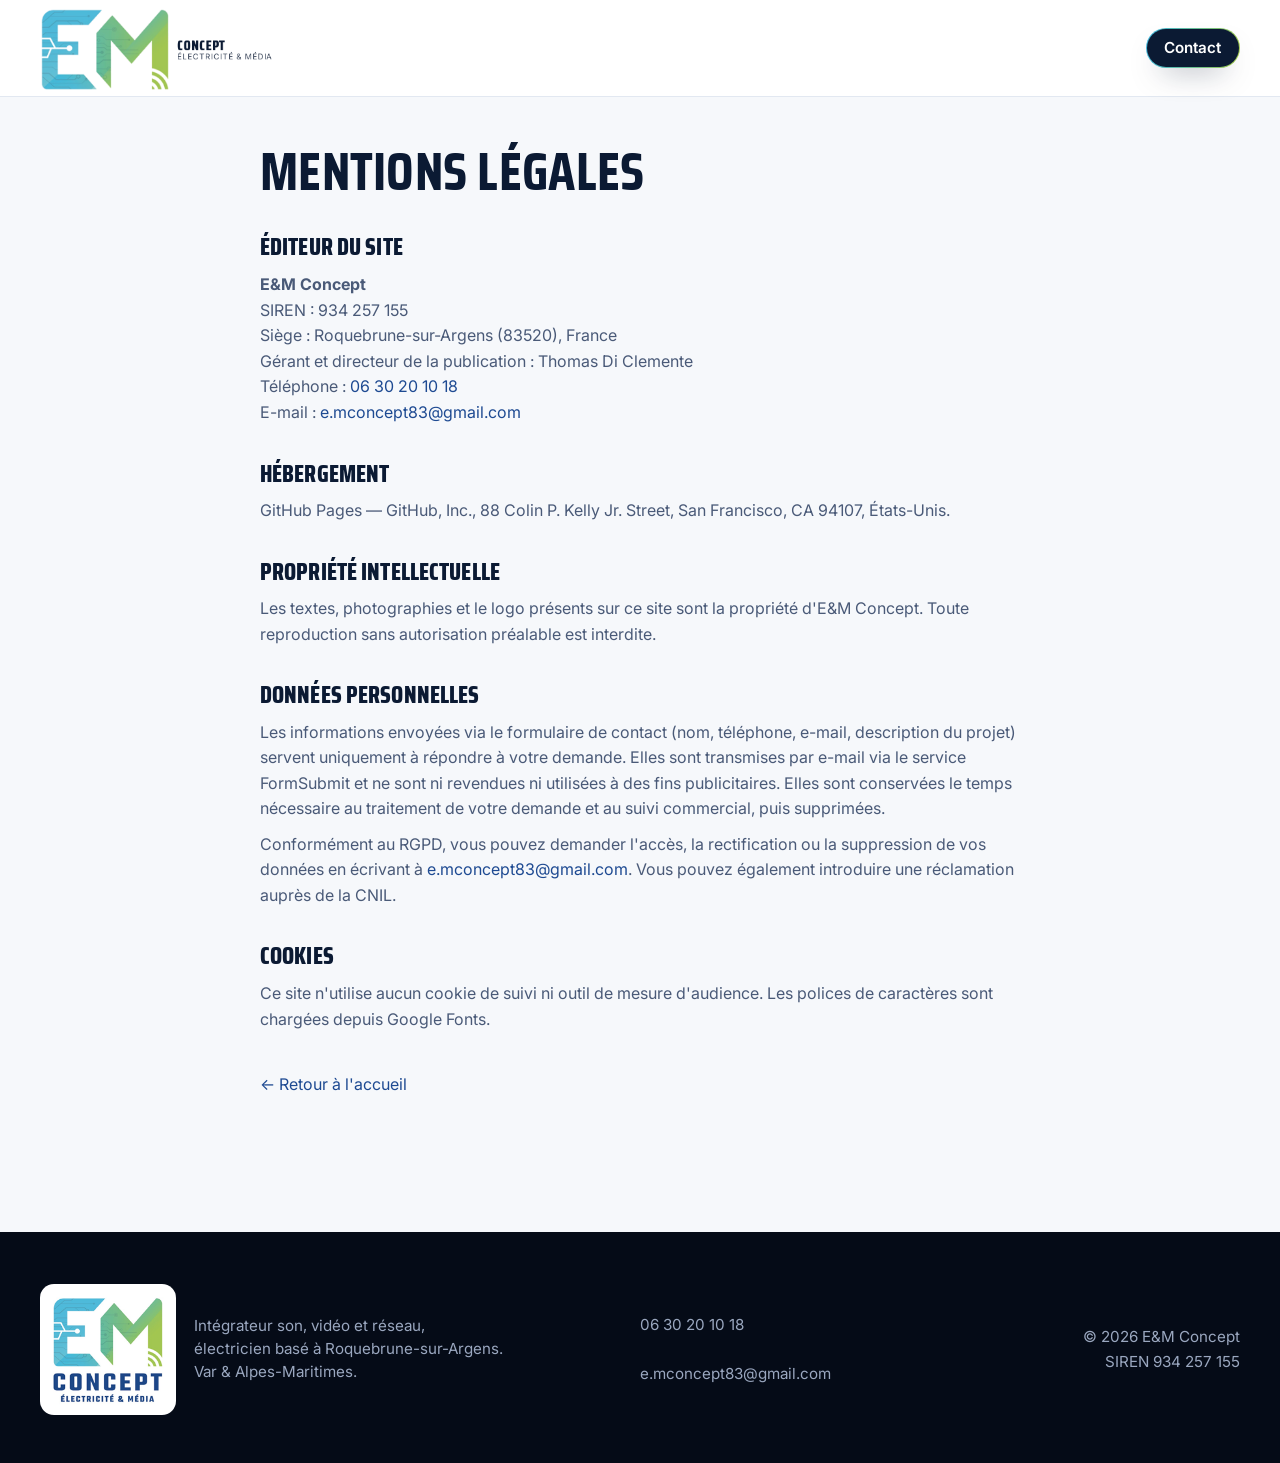
==== commit 8445c90f: "Pied de page : logo d'origine complet sur plaque blanche Co-Authored-By: Claude Opus 5.5 <noreply@an" ====
--- a/mentions-legales.html
+++ b/mentions-legales.html
@@ -61,7 +61,7 @@
   <footer class="site-footer">
     <div class="container footer-inner">
       <a class="footer-brand" href="./" aria-label="EM Concept, retour à l'accueil">
-        <img src="assets/img/logo-mark-alpha.png" srcset="assets/img/logo-mark-alpha.png 1x, assets/img/logo-mark-alpha-2x.png 2x" width="200" height="128" alt="" loading="lazy">
+        <img src="assets/img/logo-em-concept.png" srcset="assets/img/logo-em-concept.png 1x, assets/img/logo-em-concept-2x.png 2x" width="200" height="192" alt="" loading="lazy">
         <span>Intégrateur son, vidéo et réseau,<br>électricien basé à Roquebrune-sur-Argens.<br>Var &amp; Alpes-Maritimes.</span>
       </a>
       <ul class="footer-links">
--- a/assets/css/styles.css
+++ b/assets/css/styles.css
@@ -35,7 +35,7 @@
   --radius-lg: 22px;
   --shadow: 0 1px 2px rgb(11 26 51 / 6%), 0 8px 24px -8px rgb(11 26 51 / 18%);
   --shadow-lg: 0 24px 60px -20px rgb(11 26 51 / 40%);
-  --header-h: 148px;
+  --header-h: 96px;
 
   /* Motion tokens — see docs/motion-system.md
      Durations: micro (hover/press) → UI (menus, pills) → component (cards, images) → narrative (headings, sections) → cinematic (hero). */
@@ -162,9 +162,9 @@
 }
 .site-header.is-scrolled::before, .site-header.is-open::before, .site-header.is-solid::before { opacity: 0; }
 .header-inner { height: 100%; display: flex; align-items: center; justify-content: space-between; gap: 1rem; }
-.brand { display: flex; align-items: center; gap: .7rem; text-decoration: none; }
+.brand { display: flex; align-items: center; gap: .7rem; text-decoration: none; align-self: flex-start; margin-top: 8px; transform-origin: left top; }
 .brand img { width: 200px; height: auto; }
-@media (max-width: 860px) { :root { --header-h: 112px; } .brand img { width: 140px; } }
+@media (max-width: 860px) { :root { --header-h: 84px; } .brand img { width: 140px; } }
 .brand-text { display: flex; flex-direction: column; line-height: 1.05; }
 .brand-text strong { font-family: var(--font-display); font-size: 1.35rem; font-weight: 800; letter-spacing: .04em; text-transform: uppercase; }
 .brand-text small { font-size: .75rem; letter-spacing: .08em; text-transform: uppercase; opacity: .8; }
@@ -250,7 +250,7 @@
   position: relative; isolation: isolate;
   min-height: max(680px, 100svh);
   display: grid; align-items: end;
-  padding: calc(var(--header-h) + .5rem) 0 clamp(5.5rem, 12vh, 8rem);
+  padding: calc(var(--header-h) + 3rem) 0 clamp(5.5rem, 12vh, 8rem);
   color: var(--white); background: #050b17;
   overflow: clip;
   transition: --r 2.2s cubic-bezier(.65, 0, .35, 1);
@@ -330,12 +330,61 @@
   font-size: max(2.4rem, min(clamp(2.4rem, 1rem + 4.8vw, 6rem), 10svh));
   line-height: .95; color: var(--white); text-wrap: balance;
 }
+/* Devise « De l'énergie à l'émotion » — the site's story in one line:
+   the word "énergie" powers on like a neon, the current runs, "émotion" lights up.
+   Then a spark travels the wire every 3.6 s and the word glows as it arrives. */
 .hero-tagline {
-  display: inline-flex; align-items: center; gap: .8rem; margin-bottom: 1.6rem;
-  font-family: var(--font-display); font-weight: 700; font-size: clamp(1rem, .9rem + .5vw, 1.35rem);
-  letter-spacing: .22em; text-transform: uppercase; color: var(--white);
-}
-.hero-tagline::before { content: ""; width: 40px; height: 2px; border-radius: 2px; background: var(--grad); }
+  --tg-w: clamp(44px, 5vw, 88px);
+  display: flex; flex-wrap: wrap; align-items: center; gap: .35em .7em; margin-bottom: 1.8rem;
+  font-family: var(--font-display); font-weight: 700; font-size: clamp(1.1rem, .85rem + 1vw, 1.7rem); line-height: 1.1;
+  letter-spacing: .16em; text-transform: uppercase; color: var(--white);
+}
+.tg-a { text-shadow: 0 0 18px rgb(63 182 224 / 35%); }
+.tg-current { position: relative; width: var(--tg-w); height: 2px; border-radius: 2px; background: rgb(255 255 255 / 16%); }
+.tg-current::before {
+  content: ""; position: absolute; inset: 0; border-radius: inherit; background: var(--grad);
+  box-shadow: 0 0 10px rgb(63 182 224 / 60%); transform-origin: left;
+}
+.tg-current i {
+  position: absolute; left: -5px; top: 50%; width: 10px; height: 10px; margin-top: -5px; border-radius: 50%; opacity: 0;
+  background: #fff; box-shadow: 0 0 8px 2px rgb(63 182 224 / 90%), 0 0 22px 6px rgb(163 200 70 / 45%);
+}
+.tg-b {
+  font-family: "Fraunces", Georgia, serif; font-style: italic; font-weight: 500; text-transform: none; letter-spacing: -.01em;
+  font-size: 1.5em; line-height: 1.05; padding: 0 .08em .18em 0; margin-bottom: -.18em;
+  background: var(--grad); -webkit-background-clip: text; background-clip: text; color: transparent;
+}
+
+/* Entrance (after the light comes on) */
+.js .hero .tg-a { opacity: 0; }
+.js .hero .tg-current::before { transform: scaleX(0); }
+.js .hero .tg-b { opacity: 0; clip-path: inset(-.2em 100% -.3em 0); }
+.js .hero.is-ready .tg-a { animation: tg-flicker 1s steps(1, end) 1.25s forwards; }
+.js .hero.is-ready .tg-current::before { transform: scaleX(1); transition: transform 700ms var(--ease-in-out) 2.1s; }
+.js .hero.is-ready .tg-b { opacity: 1; clip-path: inset(-.2em -.2em -.3em 0); transition: opacity 200ms 2.6s, clip-path 1100ms var(--ease-out) 2.6s; }
+@keyframes tg-flicker {
+  0% { opacity: 0; } 8% { opacity: 1; } 14% { opacity: .15; } 22% { opacity: .9; } 28% { opacity: .3; } 40%, 100% { opacity: 1; }
+}
+
+/* Idle loop: spark along the wire, "émotion" glows on arrival */
+.js .hero.is-ready .tg-current i { animation: tg-spark 3.6s var(--ease-in-out) 3.8s infinite; }
+.js .hero.is-ready .tg-b { animation: tg-glow 3.6s ease-out 3.8s infinite; }
+@keyframes tg-spark {
+  0% { opacity: 0; transform: translateX(0) scale(.6); }
+  8% { opacity: 1; transform: translateX(0) scale(1); }
+  55% { opacity: 1; transform: translateX(var(--tg-w)) scale(1); }
+  65%, 100% { opacity: 0; transform: translateX(var(--tg-w)) scale(1.6); }
+}
+@keyframes tg-glow {
+  0%, 50%, 100% { filter: drop-shadow(0 0 0 rgb(108 192 143 / 0%)); }
+  62% { filter: drop-shadow(0 0 14px rgb(108 192 143 / 75%)); }
+}
+.hero.is-offscreen .tg-current i, .hero.is-offscreen .tg-b { animation-play-state: paused; }
+@media (prefers-reduced-motion: reduce) {
+  .tg-current i { display: none; }
+  .js .hero .tg-a, .js .hero .tg-b { opacity: 1; clip-path: none; animation: none; }
+  .js .hero .tg-current::before { transform: none; }
+}
 .hero-title .line { display: block; overflow: clip; padding-bottom: .2em; margin-bottom: -.12em; }
 .hero-title .line > * { display: inline-block; }
 .hero-title .line:first-child > * { font-weight: 800; text-transform: uppercase; letter-spacing: -.005em; }
@@ -759,7 +808,7 @@
 
 .footer-inner { display: grid; grid-template-columns: 2fr 1fr 1fr; gap: 2rem; align-items: center; padding-top: 2.25rem; }
 .footer-brand { display: flex; align-items: center; gap: 1.1rem; text-decoration: none; line-height: 1.5; }
-.footer-brand img { width: 170px; height: auto; }
+.footer-brand img { width: 120px; height: auto; flex: none; padding: 8px; background: var(--white); border-radius: 14px; box-sizing: content-box; }
 .footer-links { display: grid; gap: .4rem; }
 .footer-links a:hover { color: var(--white); }
 .footer-copy { text-align: right; line-height: 1.6; }
@@ -868,14 +917,12 @@
 .section-dark { clip-path: inset(0 calc((1 - var(--enter, 1)) * 4vw) round calc((1 - var(--enter, 1)) * 40px)); }
 
 /* 3. Header: tucks away while reading down, returns on the slightest scroll up */
-.site-header { transition: background-color .35s, box-shadow .35s, color .35s, height var(--dur-ui) var(--ease-in-out), translate var(--dur-ui) var(--ease-in-out); }
-/* Big logo at the top of the page; once reading, the bar tightens so it does not eat the screen. */
-.brand img { transition: width var(--dur-ui) var(--ease-in-out); }
-.site-header.is-scrolled { height: 96px; }
-.site-header.is-scrolled .brand img, .site-header.is-solid .brand img { width: 130px; }
-.site-header.is-solid { height: 96px; }
-.site-header.is-open, .site-header.is-scrolled.is-open { height: var(--header-h); }
-@media (max-width: 860px) { .site-header.is-scrolled { height: 84px; } .site-header.is-scrolled .brand img { width: 104px; } }
+.site-header { transition: background-color .35s, box-shadow .35s, color .35s, translate var(--dur-ui) var(--ease-in-out); }
+/* Logo: big at the top of the page, scaled down once reading. Only `transform` animates
+   (compositor-only, no layout), so the shrink stays fluid; the bar height never changes. */
+.brand { transition: transform var(--dur-ui) var(--ease-in-out); will-change: transform; }
+.site-header.is-scrolled .brand, .site-header.is-solid .brand, .site-header.is-open .brand { transform: scale(.65); }
+@media (max-width: 860px) { .site-header.is-scrolled .brand, .site-header.is-solid .brand, .site-header.is-open .brand { transform: scale(.74); } }
 .site-header.is-hidden { translate: 0 -100%; }
 
 /* 4. Buttons: light sheen on hover, physical press, magnetic primary CTAs (JS: --mx/--my) */
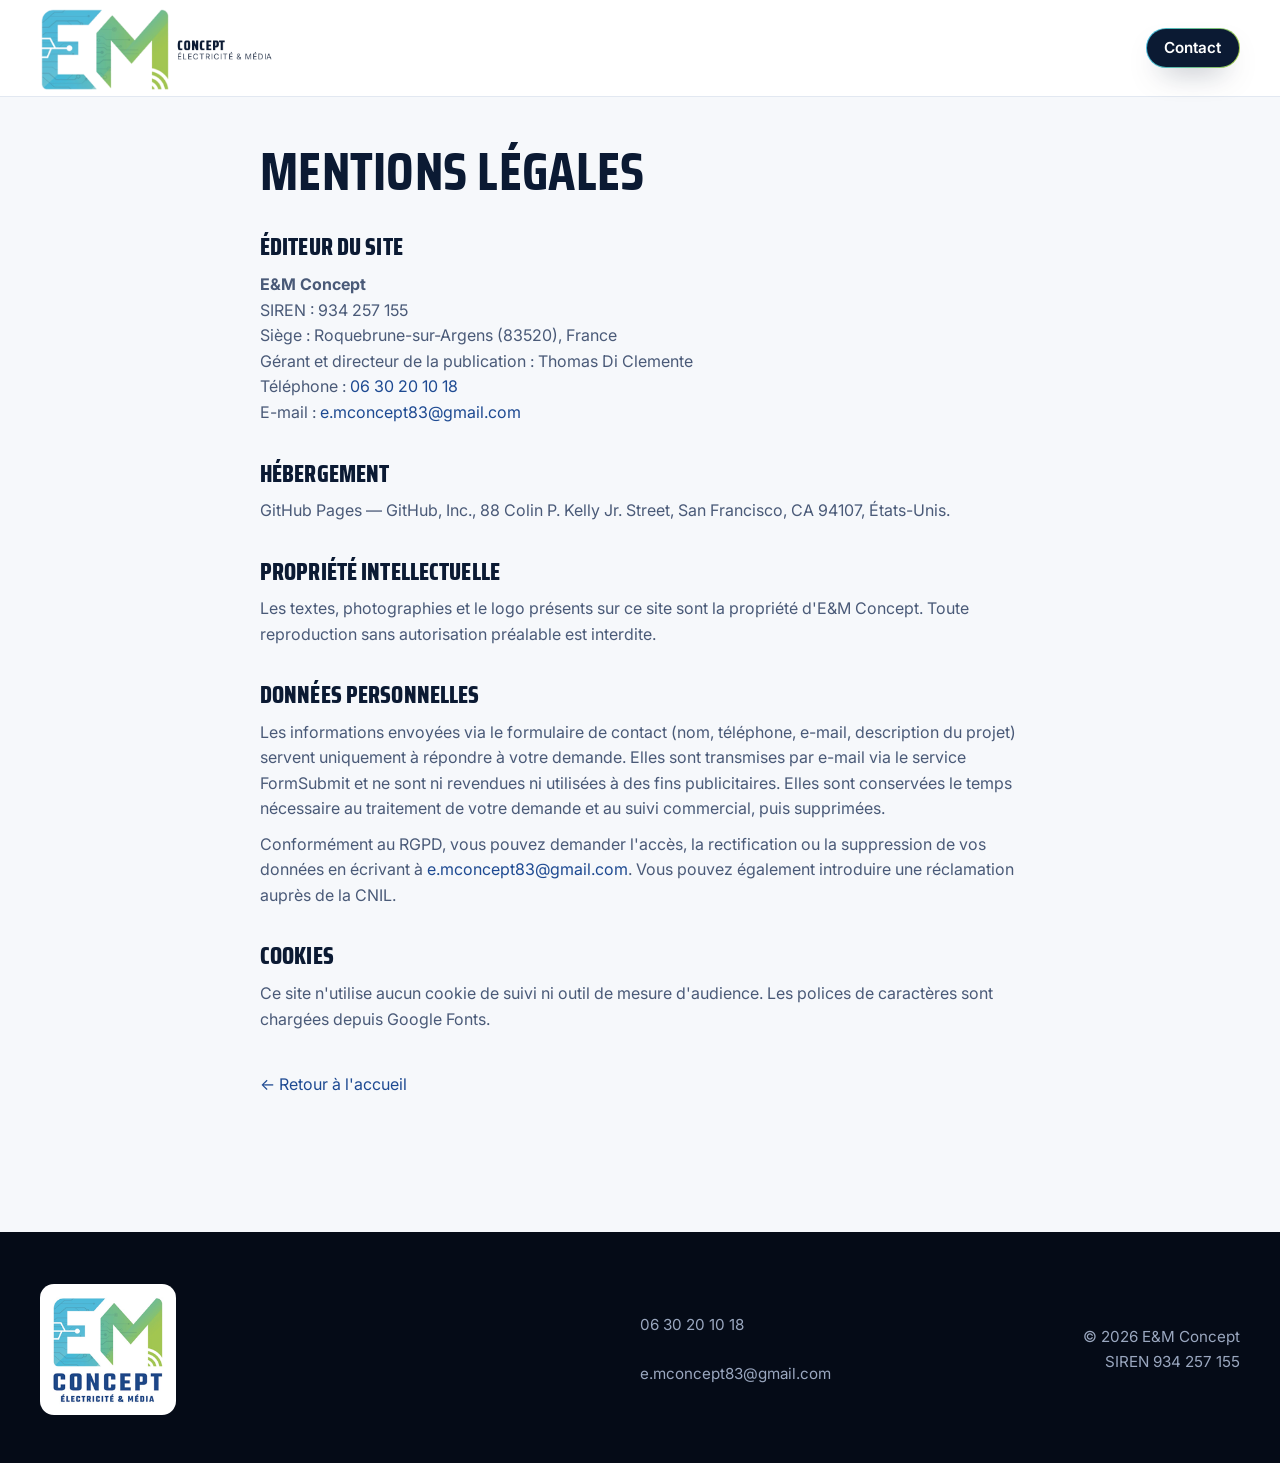
==== commit d0a98608: "Pied de page : retrait du texte à côté du logo Co-Authored-By: Claude Opus 5.5 <noreply@anthropic.co" ====
--- a/mentions-legales.html
+++ b/mentions-legales.html
@@ -62,7 +62,6 @@
     <div class="container footer-inner">
       <a class="footer-brand" href="./" aria-label="EM Concept, retour à l'accueil">
         <img src="assets/img/logo-em-concept.png" srcset="assets/img/logo-em-concept.png 1x, assets/img/logo-em-concept-2x.png 2x" width="200" height="192" alt="" loading="lazy">
-        <span>Intégrateur son, vidéo et réseau,<br>électricien basé à Roquebrune-sur-Argens.<br>Var &amp; Alpes-Maritimes.</span>
       </a>
       <ul class="footer-links">
         <li><a href="tel:+33630201018">06 30 20 10 18</a></li>
